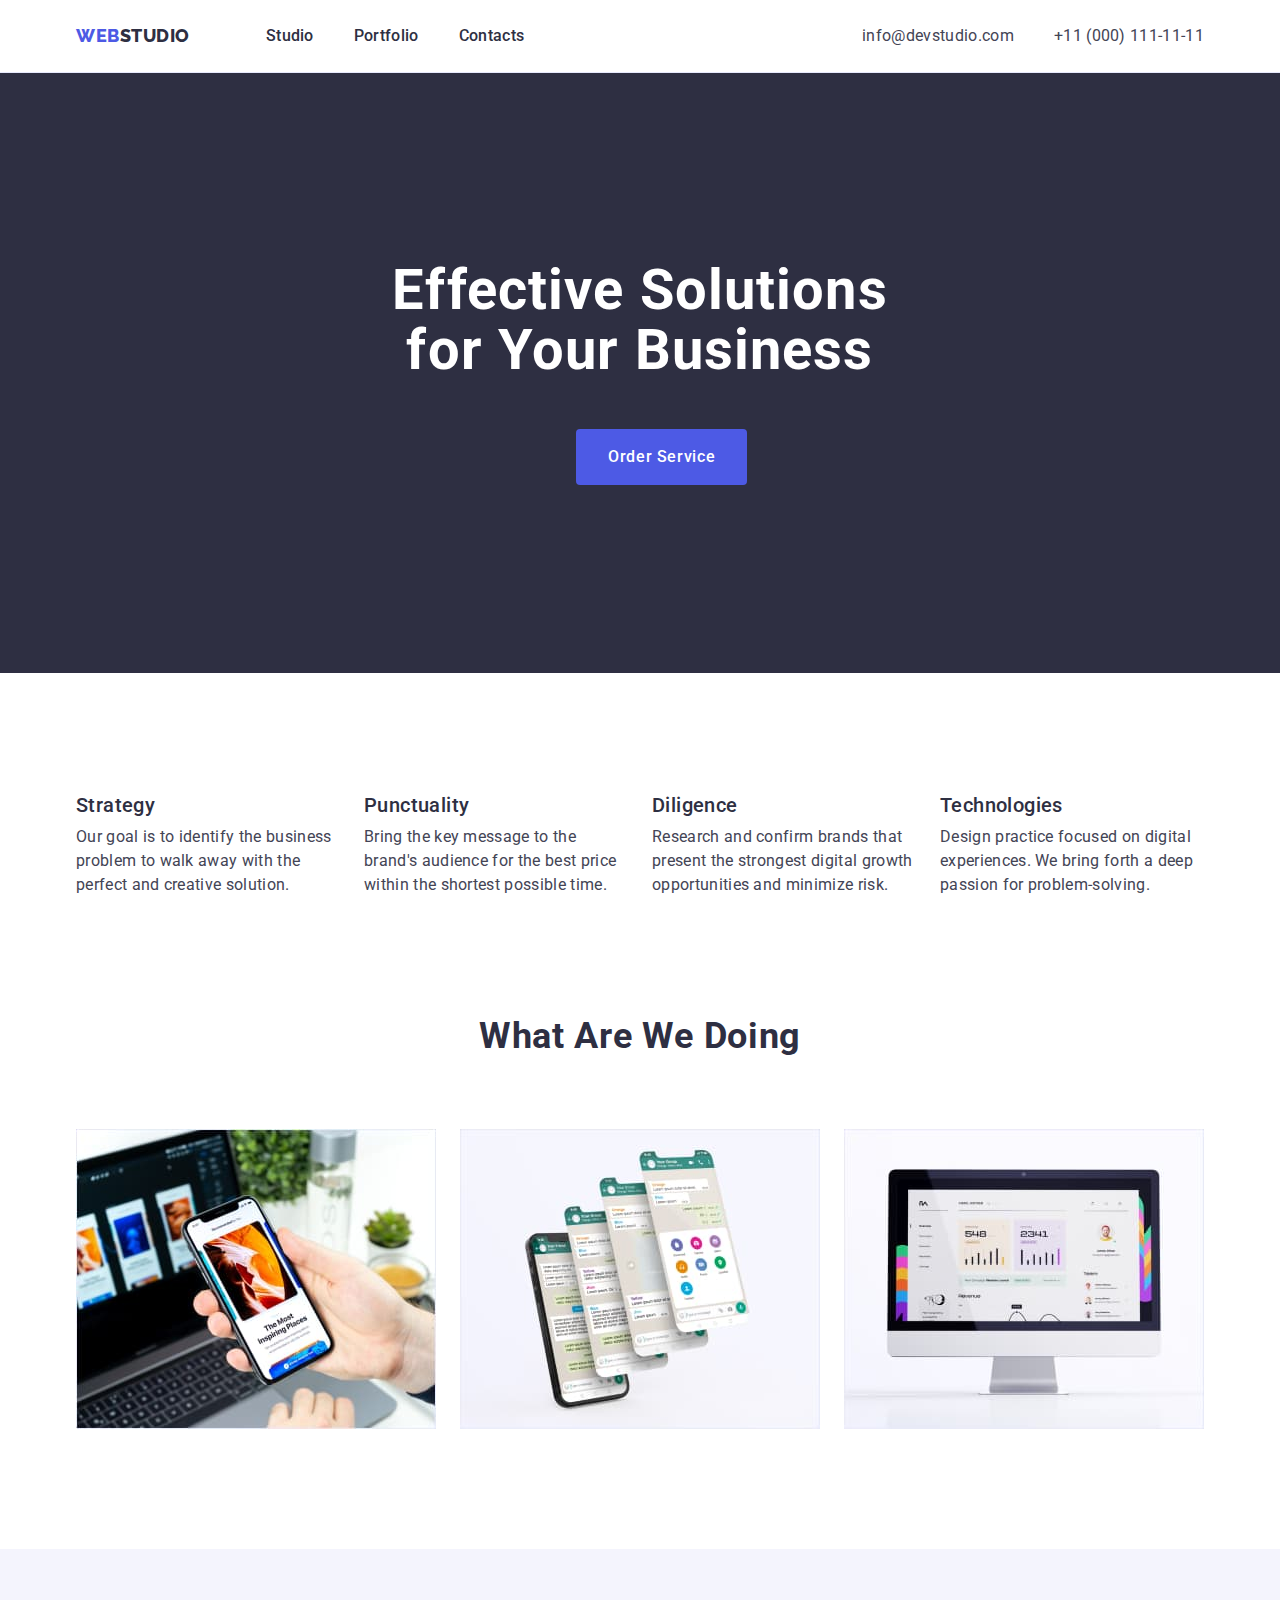
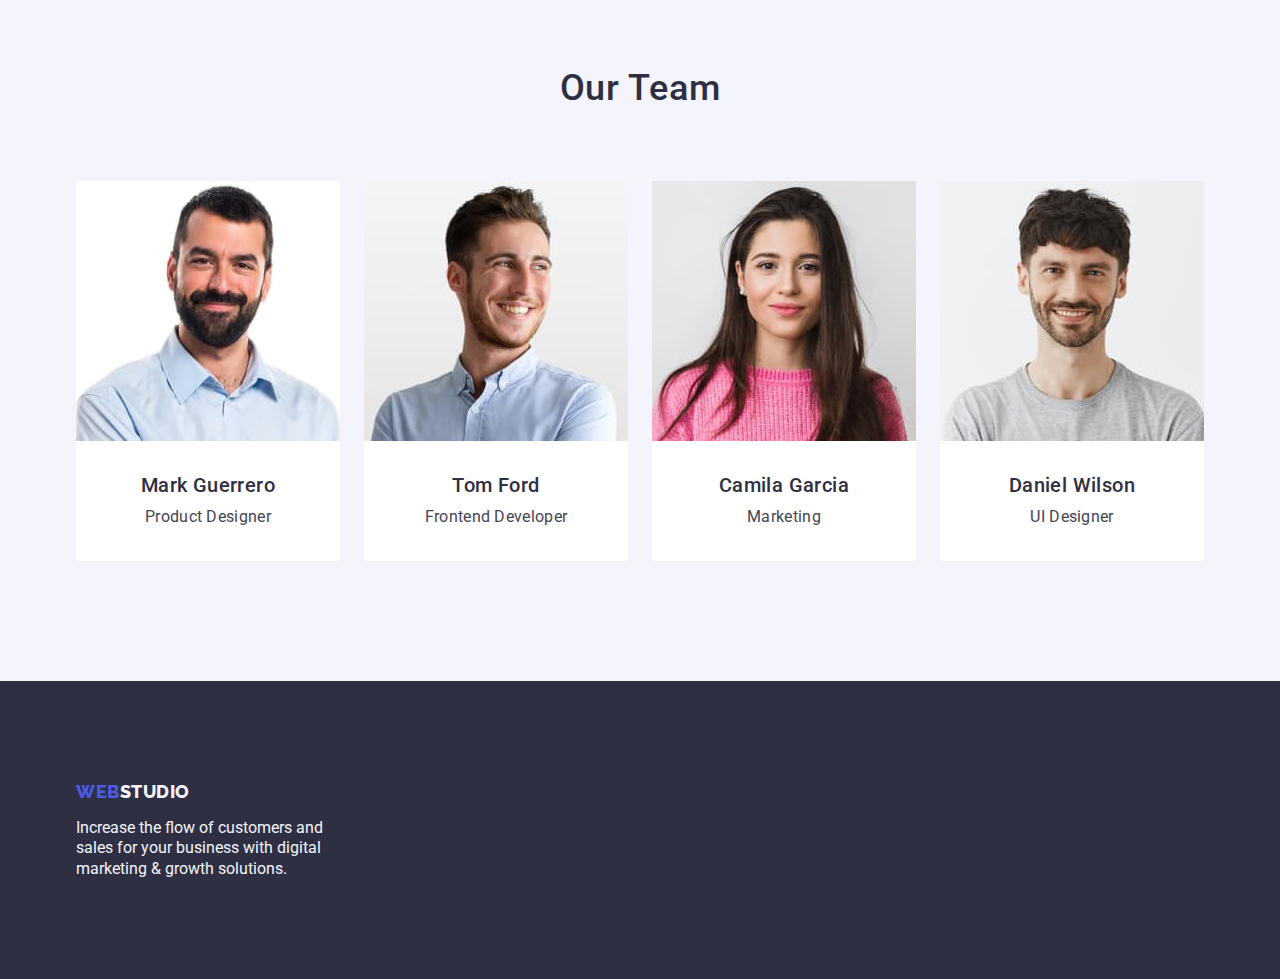
==== index.html @ 61db6f8f "Add files via upload" ====
<!DOCTYPE html>
<html lang="en">

<head>
    <meta charset="UTF-8">
    <meta http-equiv="X-UA-Compatible" content="IE=edge">
    <meta name="viewport" content="width=device-width, initial-scale=1.0">
    <title>Home work 1</title>
    <link rel="preconnect" href="https://fonts.googleapis.com">
    <link rel="preconnect" href="https://fonts.gstatic.com" crossorigin>
    <link
        href="https://fonts.googleapis.com/css2?family=Raleway:wght@800&family=Roboto:wght@400;500;700;900&display=swap"
        rel="stylesheet">
    <link rel="stylesheet" href="https://cdn.jsdelivr.net/npm/modern-normalize@1.1.0/modern-normalize.min.css">

    <link rel="stylesheet" href="./css/styles.css">
</head>
<!--Headder  -->

<body>

    <header class="border-bottom">
        <div class="container nav-item">
            <nav class="navigation">
                <a class="link web-color" href="./index.html">Web<span class="studio-color">Studio</span> </a>
                <ul class="list list-link">
                    <li class="link"><a class="link nav-link" href="./index.html">Studio</a></li>
                    <li class="link"><a class="link nav-link" href="./portfolio.html">Portfolio</a></li>
                    <li class="link"><a class="link nav-link" href="">Contacts</a></li>
                </ul>
            </nav>

            <!-- contakts -->

            <address class="contakts">
                <ul class="list contakts-link ">
                    <li class="link"><a class="link contakts-item"
                            href="mailto:info@devstudio.com">info@devstudio.com</a></li>
                    <li class="link"><a class="link contakts-item" href="tel:+110001111111">+11 (000) 111-11-11</a></li>
                </ul>
            </address>
        </div>
    </header>
    <main>
        <!-- hero section -->
        <section class="hero-item">
            <div class="container">
                <h1 class="hero-title">Effective Solutions for Your Business</h1>
                <button class="hero-button" type="button"> Order Service</button>
            </div>
        </section>
        <!-- Principles -->

        <section class="principles">
            <div class="container">
                <h2 class="title visualli-hidden">Our principles</h2>
                <ul class="list princ-list">
                    <li class="set-principle">
                        <h3 class="principles-item">Strategy</h3>
                        <p class="principles-list">Our goal is to identify the business
                            problem to walk away with the perfect and creative solution.</p>
                    </li>
                    <li class="set-principle">
                        <h3 class="principles-item">Punctuality</h3>
                        <p class="principles-list">Bring the key message to the brand's audience for the best price
                            within
                            the shortest possible
                            time.</p>
                    </li>
                    <li class="set-principle">
                        <h3 class="principles-item">Diligence</h3>
                        <p class="principles-list">Research and confirm brands that present the strongest digital growth
                            opportunities and minimize
                            risk.</p>
                    </li>
                    <li class="set-principle">
                        <h3 class="principles-item">Technologies</h3>
                        <p class="principles-list">Design practice focused on digital experiences. We bring forth a deep
                            passion for
                            problem-solving.
                        </p>
                    </li>
                </ul>
            </div>
        </section>
        <!-- Our work -->
        <section class="our-work">
            <div class="container">
                <h2 class="work-item">What are we doing</h2>
                <ul class="list work-title">
                    <li class="work-set"><img src="./images/Rectangle71(1).jpg" alt="foto" width="360"></li>
                    <li class="work-set"><img src="./images/Rectangle71(2).jpg" alt="foto" width="360"></li>
                    <li class="work-set"><img src="./images/Rectangle71.jpg" alt="foto" width="360"></li>
                </ul>
            </div>
        </section>
        <!-- Team -->
        <section class="team">
            <div class="container team-wrapper">
                <h2 class="team-item">Our Team</h2>
                <ul class="list team-list">
                    <li class="color-team-item">
                        <img src="./images/team/img.jpg" alt="mark" width="264">
                        <div class="tem-cards">
                            <h3 class="people-names">Mark Guerrero</h3>
                            <p class="team-position">Product Designer</p>
                        </div>
                    </li>
                    <li class="color-team-item">
                        <img src="./images/team/1.jpg" alt="tom" width="264">
                        <div class="tem-cards">
                            <h3 class="people-names">Tom Ford</h3>
                            <p class="team-position">Frontend Developer</p>
                        </div>
                    </li>
                    <li class="color-team-item">
                        <img src="./images/team/img(1).jpg" alt="Camila" width="264">
                        <div class="tem-cards">
                            <h3 class="people-names">Camila Garcia</h3>
                            <p class="team-position">Marketing</p>
                        </div>
                    </li>
                    <li class="color-team-item">
                        <img src="./images/team/img(2).jpg" alt="Deniel" width="264">
                        <div class="tem-cards">
                            <h3 class="people-names">Daniel Wilson</h3>
                            <p class="team-position">UI Designer</p>
                        </div>
                    </li>
                </ul>
            </div>
        </section>
    </main>
    <!-- Footer -->


    <footer class="footer-list">
        <div class="container">
            <a class="link web-color logo" href="./index.html">Web<span class="link studio-color-item">Studio</span></a>
            <p class="footer-content">Increase the flow of customers and sales for your business with digital
                marketing
                &
                growth solutions.</p>
        </div>
    </footer>


</html>
---- css/styles.css ----
:root {
    --iris: #4d5ae5;
    --ocean: #404bbf;
    --navy-blue: #2e2f42;
    --green: #31d0aa;
    --slate: #434455;
    --light-slate: #8e8f99;
    --cornflower: #e7e9fc;
    --cloud: #f4f4fd;
    --navy-blue-modal: #2e2f42;
    --grey: #2e2f42;
    --white: #ffffff;
    --dairy: #fcfcfc;
    --calc: var(team-list)
}


/* Reset style */
h1,
h2,
h3,
h4,
h5,
h6,
p,
ul {
    margin: 0;
    padding: 0;

}

img {
    display: block;
}

body {
    font-family: Roboto, sans-serif;
    color: var(--slate);
    font-style: Regular;
    font-size: 16px;
    line-height: 1.28;
    letter-spacing: 2%;
    background-color: var(--white);
}

.button {
    font-family: inherit;
    cursor: pointer;
}

.link {
    text-decoration: none;

}

.list {
    list-style: none;

}


/* headder */
.border-bottom {
    border-bottom: 1px solid var(--cornflower);

}


header {
    background-color: var(--white);

}

.container {
    width: 1158px;
    margin: 0 auto;
    padding: 0 15px;

}

.navigation {
    display: flex;
    align-items: center;
}


.nav-item {
    display: flex;
    align-items: center;

}

.web-color {
    color: var(--iris);
    margin-right: 76px;

}


.studio-color {
    color: var(--navy-blue);
}


.nav-link:hover {
    color: var(--ocean);
}

.nav-link {
    padding: 24px 0 24px;
}

.nav-link:focus {
    color: var(--ocean);
}

.list-link {
    display: flex;
    gap: 40px;






}

.nav-link {
    color: var(--navy-blue-modal);
    font-family: Roboto, sans-serif;
    font-style: medium;
    font-size: 16px;
    font-weight: 500;
    line-height: 1.5;
    letter-spacing: 0.02em;
    display: flex;
    padding: 24px 0px;
    display: block;




}

.web-color {
    font-family: Raleway;
    font-style: ExtraBold;
    font-size: 18px;
    line-height: 1.17;
    vertical-align: Center;
    letter-spacing: 0.03em;
    font-weight: 800;
    display: flex;








}

.web-color {
    text-transform: uppercase;
    text-decoration: none;
}




/* contakts */
.contakts {
    font-style: normal;
    line-height: 1.5;
    letter-spacing: 0.02em;
    margin-left: auto;

}

.contakts-link {
    display: flex;
    gap: 40px;




}

.contakts-item:hover {



    color: var(--ocean);

}

.contakts-item:focus {
    color: var(--ocean);
}

.contakts-item {
    color: var(--slate);

}

.list {
    list-style: none;
}

/* hero saction */



.hero-item {
    background-color: var(--navy-blue);
    text-align: center;
    padding: 188px 0 188px;
}

.hero-title {
    color: var(--white);
    font-size: 56px;
    line-height: 1.07;
    text-align: center;
    letter-spacing: 0.02em;
    max-width: 496px;
    margin: 0px auto 48px auto;

}

.hero-button {
    background-color: var(--iris);
    font-family: Roboto, sans-serif;
    font-weight: 500;
    font-size: 16px;
    line-height: 1.5;
    letter-spacing: 0.04em;
    cursor: pointer;
    border-radius: 4px;
    padding: 16px 32px;
    margin-left: 500px;
    display: block;
    min-width: 169px;
    height: 56px;
    border: none;

}

.hero-button {
    color: var(--white);

}

.hero-button:hover {
    background-color: var(--ocean);
}

.hero-button:focus {
    background-color: var(--ocean);
}

/* principles */
.visualli-hidden {
    position: absolute;
    width: 1px;
    height: 1px;
    margin: -1px;
    border: 0;
    padding: 0;
    white-space: nowrap;
    clip-path: inset(100%);
    clip: rect(0 0 0 0);
    overflow: hidden;
}

.set-principle {

    width: calc((100% - 72px)/4);
}


.principles {
    padding: 120px 0 120px;
}

.princ-list {
    display: flex;
    gap: 24px;
}

.principles-item {
    color: var(--navy-blue);
    font-family: Roboto;
    font-weight: 500;
    font-size: 20px;
    line-height: 1.2;
    letter-spacing: 0.02em;
    margin-bottom: 8px;
}

.principles-list {
    line-height: 1.5;
    letter-spacing: 0.02em;
}



/* Our work */
.our-work {
    padding-bottom: 120px;
}



.work-title {
    display: flex;
    gap: 24px;

}

.work-set {
    display: flex;
    flex-basis: calc((100% - 2 * 24px) / 3);
}

.work-item {
    color: var(--navy-blue);
    font-size: 36px;
    line-height: 1.11;
    text-align: center;
    letter-spacing: 0.02em;
    text-transform: capitalize;
    margin-bottom: 72px;


}

/*  Team*/


.team-list {
    display: flex;
    gap: 24px;

}


.team {
    background-color: var(--cloud);
    padding: 120px 0;
}

.color-team-item {
    background-color: var(--white);
    flex-basis: calc((100% - 3 * 24px) / 4);
    border-radius: 0px 0px 4px 4px;
}

.team-item {
    color: var(--navy-blue);
    font-weight: 500;
    font-size: 36px;
    line-height: 1.11;
    text-align: center;
    letter-spacing: 0.02em;
    text-transform: capitalize;
    margin-bottom: 72px;


}

.team-position {
    font-size: 16px;
    line-height: 1.5;
    letter-spacing: 0.02em;
    text-align: center;

}

.people-names {
    color: var(--navy-blue);
    font-weight: 500;
    font-size: 20px;
    line-height: 1.2;
    letter-spacing: 0.02em;
    text-align: center;
    margin-bottom: 8px;
}

.tem-cards {
    padding: 32px 16px;

}

/* Footer */



.web-color {
    color: var(--iris);
    font-family: Raleway, sans-serif;
    font-style: ExtraBold;
    font-size: 18px;
    line-height: 21px;
    Line-height: 1.17;
    vertical-align: Center;
    letter-spacing: 0.03em;
    font-weight: 800;
    text-transform: uppercase;



}

.logo {
    display: inline-block;
    margin-bottom: 16px;

}


.studio-color-item {
    color: var(--cloud);
}

footer {
    background-color: var(--navy-blue);
}

.footer-list {
    padding: 100px 0;
}


.footer-content {
    color: var(--cloud);
    max-width: 264px;
    display: flex;


}

.footer-item {
    display: flex;
    text-align: center;
}



/* Portfolio */

.visualli-hidden-hortfolio {
    position: absolute;
    width: 1px;
    height: 1px;
    margin: -1px;
    border: 0;
    padding: 0;
    white-space: nowrap;
    clip-path: inset(100%);
    clip: rect(0 0 0 0);
    overflow: hidden;
}

.portfolio {
    padding: 96px 0 120px;
}



.button-link {
    display: flex;
    justify-content: center;
    margin-bottom: 72px;

    gap: 24px;


}


.button-filter-item {
    background-color: var(--cloud);
    color: var(--iris);
    border-radius: 4px;
    border: 1px solid var(--cornflower);
    padding: 12px 24px;

}

.button-filter-item:hover {
    background-color: var(--ocean);
    color: var(--white);
    border: 1px solid transparent
}

.button-filter-item:focus {
    color: var(--white);
    background-color: var(--ocean);
    border: 1px solid transparent
}

.button-filter-item {
    font-family: Roboto, sans-serif;
    font-weight: 500;
    font-size: 16px;
    line-height: 1.5;
    letter-spacing: 0.04em;
    cursor: pointer;
}

/* table */
.card-set {
    display: flex;
    flex-wrap: wrap;
    gap: 24px;
    padding: 0px;
    row-gap: 48px;
}

.set-item {
    width: calc((100% - 2*24px)/3);

}

.border {
    border: 1px solid var(--cornflower);
    border-top: none;
    padding: 32px 16px;
}


.set-item>.link,
.set-item img {
    width: 100%;
}

.portfolio-item {
    color: var(--grey);
    font-weight: 500;
    font-size: 20px;
    line-height: 1.2;
    letter-spacing: 0.02em;
    margin-bottom: 8px;
}

.row-contents {
    font-size: 16px;
    line-height: 1.5;
    letter-spacing: 0.02em;
    color: var(--slate);
}

.list {
    list-style: none;
}
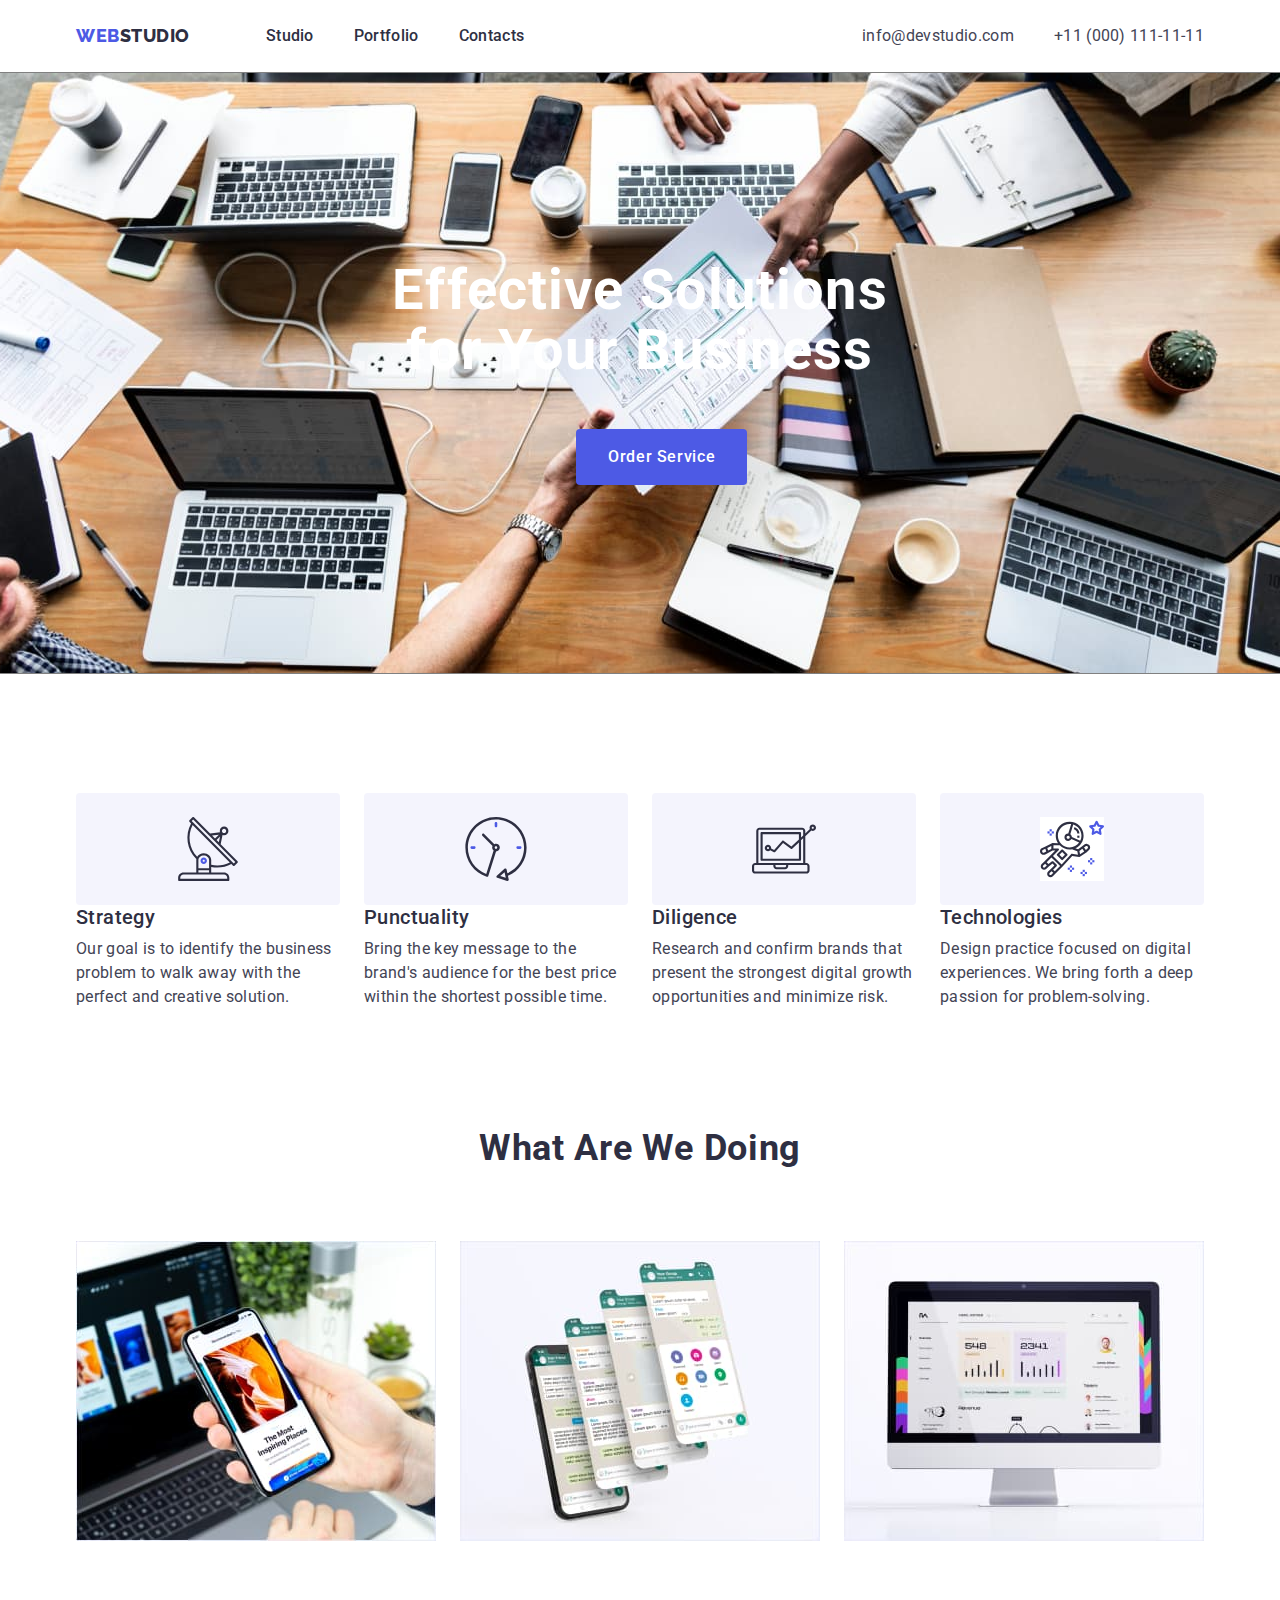
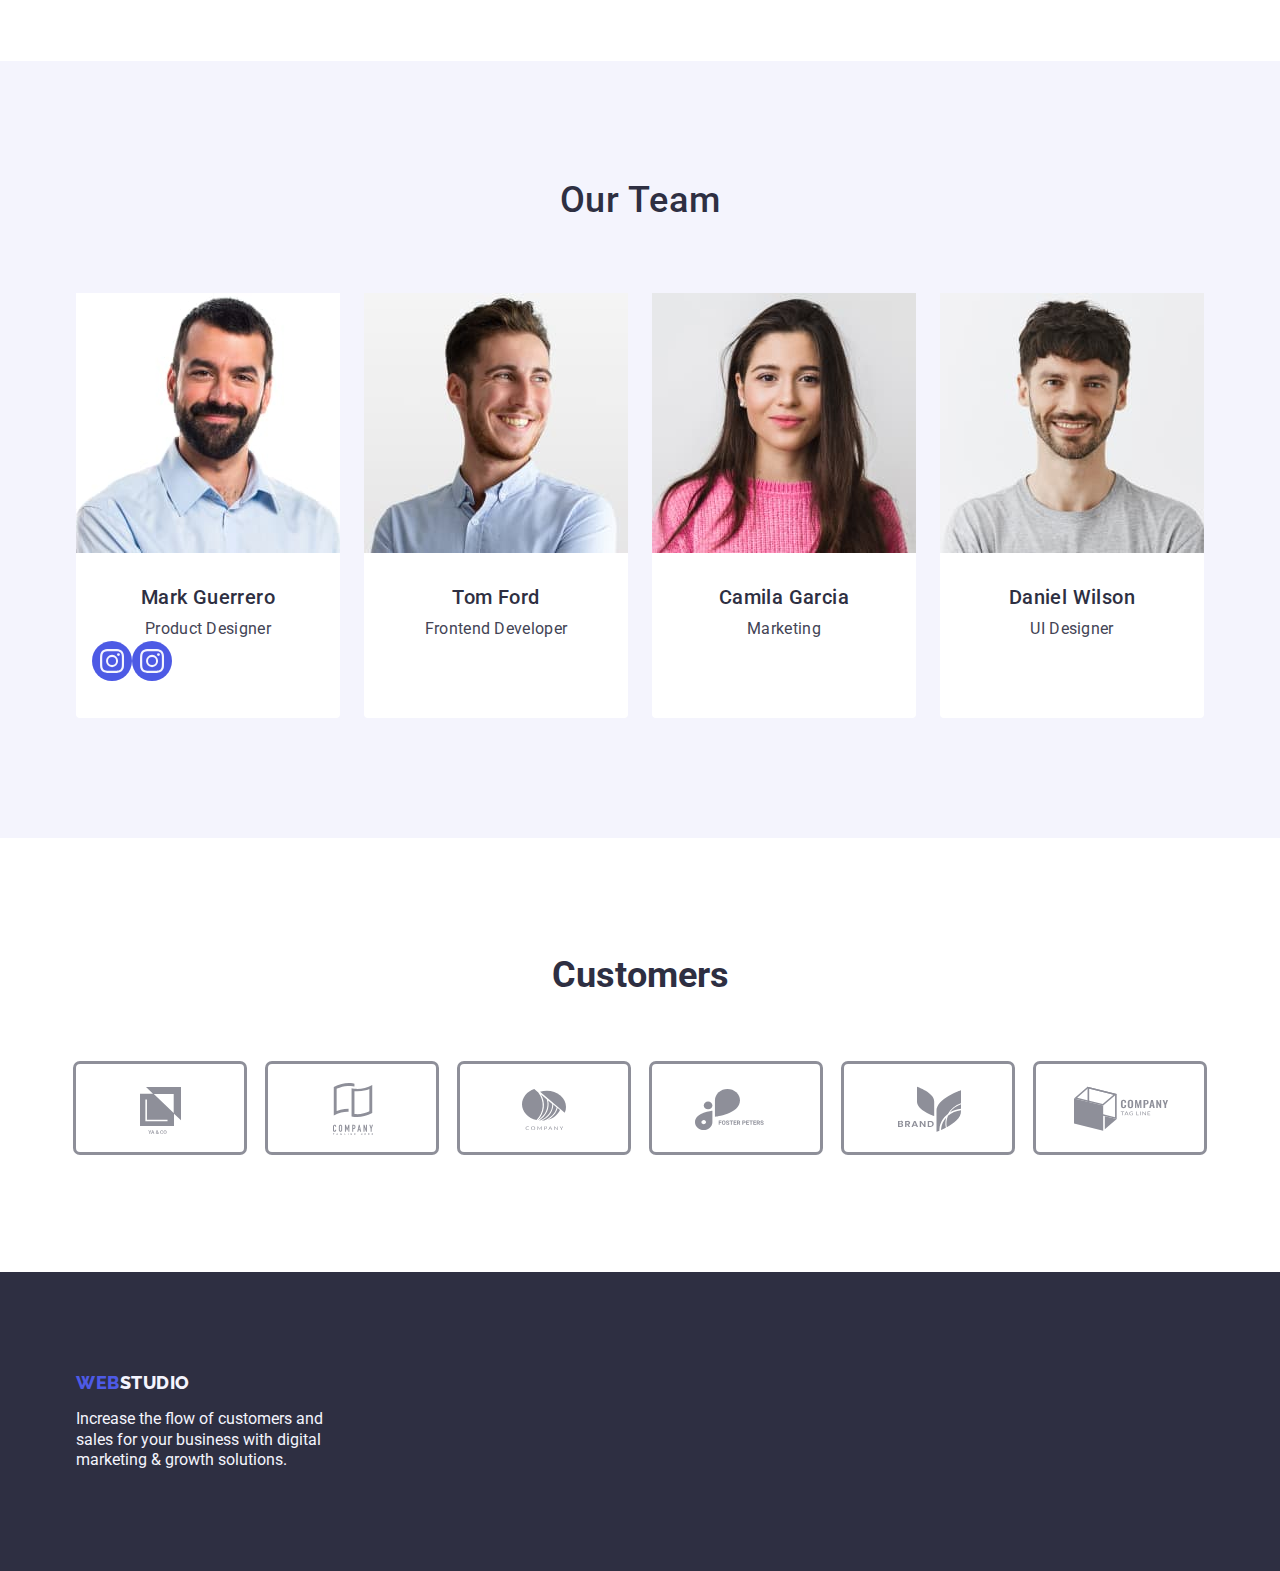
==== commit f6a9bdd0: "svg" ====
--- a/index.html
+++ b/index.html
@@ -55,25 +55,25 @@
             <div class="container">
                 <h2 class="title visualli-hidden">Our principles</h2>
                 <ul class="list princ-list">
-                    <li class="set-principle">
+                    <li class="set-principle icon-antenna">
                         <h3 class="principles-item">Strategy</h3>
                         <p class="principles-list">Our goal is to identify the business
                             problem to walk away with the perfect and creative solution.</p>
                     </li>
-                    <li class="set-principle">
+                    <li class="set-principle icon-clock">
                         <h3 class="principles-item">Punctuality</h3>
                         <p class="principles-list">Bring the key message to the brand's audience for the best price
                             within
                             the shortest possible
                             time.</p>
                     </li>
-                    <li class="set-principle">
+                    <li class="set-principle icon-vector">
                         <h3 class="principles-item">Diligence</h3>
                         <p class="principles-list">Research and confirm brands that present the strongest digital growth
                             opportunities and minimize
                             risk.</p>
                     </li>
-                    <li class="set-principle">
+                    <li class="set-principle icon-astronaut">
                         <h3 class="principles-item">Technologies</h3>
                         <p class="principles-list">Design practice focused on digital experiences. We bring forth a deep
                             passion for
@@ -100,33 +100,66 @@
                 <h2 class="team-item">Our Team</h2>
                 <ul class="list team-list">
                     <li class="color-team-item">
-                        <img src="./images/team/img.jpg" alt="mark" width="264">
+                        <img src="./images/team/img.jpg" alt="mark" width="264" />
                         <div class="tem-cards">
                             <h3 class="people-names">Mark Guerrero</h3>
                             <p class="team-position">Product Designer</p>
+                            <ul class="social list">
+                                <li>
+                                    <a href="">
+                                        <svg width="40" height="40">
+                                            <use href="./images/icon/Social-media/symbol-defs2.svg#icon-instagram">
+                                            </use>
+                                        </svg>
+                                    </a>
+                                </li>
+                                <li>
+                                    <a href="">
+                                        <svg width="40" height="40">
+                                            <use href="./images/icon/Social-media/symbol-defs2.svg#icon-instagram">
+                                            </use>
+                                        </svg>
+                                    </a>
+                                </li>
+                            </ul>
                         </div>
                     </li>
                     <li class="color-team-item">
-                        <img src="./images/team/1.jpg" alt="tom" width="264">
+                        <img src="./images/team/1.jpg" alt="tom" width="264" />
                         <div class="tem-cards">
                             <h3 class="people-names">Tom Ford</h3>
                             <p class="team-position">Frontend Developer</p>
                         </div>
                     </li>
                     <li class="color-team-item">
-                        <img src="./images/team/img(1).jpg" alt="Camila" width="264">
+                        <img src="./images/team/img(1).jpg" alt="Camila" width="264" />
                         <div class="tem-cards">
                             <h3 class="people-names">Camila Garcia</h3>
                             <p class="team-position">Marketing</p>
                         </div>
                     </li>
                     <li class="color-team-item">
-                        <img src="./images/team/img(2).jpg" alt="Deniel" width="264">
+                        <img src="./images/team/img(2).jpg" alt="Deniel" width="264" />
                         <div class="tem-cards">
                             <h3 class="people-names">Daniel Wilson</h3>
                             <p class="team-position">UI Designer</p>
                         </div>
                     </li>
+                </ul>
+            </div>
+        </section>
+
+        <!-- Company -->
+        <section class="company">
+            <div class="container company-list">
+                <h2 class="our-customers">Customers</h2>
+                <ul class="list logo-company">
+                    <li class="icon-ya-co"></li>
+                    <li class="icon-tagline"></li>
+                    <li class="icon-company"></li>
+                    <li class="icon-foster-peters"></li>
+                    <li class="icon-brand"></li>
+                    <li class="icon-tagline-company"></li>
                 </ul>
             </div>
         </section>
--- a/css/styles.css
+++ b/css/styles.css
@@ -11,7 +11,7 @@
     --grey: #2e2f42;
     --white: #ffffff;
     --dairy: #fcfcfc;
-    --calc: var(team-list)
+
 }
 
 
@@ -36,7 +36,7 @@
 body {
     font-family: Roboto, sans-serif;
     color: var(--slate);
-    font-style: Regular;
+    font-style: 'regular';
     font-size: 16px;
     line-height: 1.28;
     letter-spacing: 2%;
@@ -216,6 +216,14 @@
     background-color: var(--navy-blue);
     text-align: center;
     padding: 188px 0 188px;
+    outline: solid 1px gray;
+    background-image: linear-gradient(to-right rgba(46, 47, 66, 0.7));
+    background-image: url(/images/Hero/people-office\ 1.jpg);
+    max-width: 1440px;
+    margin: auto;
+    background-size: cover;
+    background-position: center;
+
 }
 
 .hero-title {
@@ -254,11 +262,14 @@
 
 .hero-button:hover {
     background-color: var(--ocean);
+    box-shadow: 0px 4px 4px rgba(0, 0, 0, 0.15);
 }
 
 .hero-button:focus {
     background-color: var(--ocean);
-}
+    box-shadow: 0px 4px 4px rgba(0, 0, 0, 0.15);
+}
+
 
 /* principles */
 .visualli-hidden {
@@ -279,6 +290,49 @@
     width: calc((100% - 72px)/4);
 }
 
+.set-principle.icon-antenna::before {
+    content: "";
+    display: block;
+    height: 112px;
+    background-image: url(/images/icon/antenna.svg);
+    background-repeat: no-repeat;
+    background-position: center;
+    background-color: var(--cloud);
+    border-radius: 4px;
+}
+
+.icon-clock::before {
+    content: "";
+    display: block;
+    height: 112px;
+    background-image: url(/images/icon/clock.svg);
+    background-repeat: no-repeat;
+    background-position: center;
+    background-color: var(--cloud);
+    border-radius: 4px;
+}
+
+.icon-vector::before {
+    content: "";
+    display: block;
+    height: 112px;
+    background-image: url(/images/icon/Vector.svg);
+    background-repeat: no-repeat;
+    background-position: center;
+    background-color: var(--cloud);
+    border-radius: 4px;
+}
+
+.icon-astronaut::before {
+    content: "";
+    display: block;
+    height: 112px;
+    background-image: url(/images/icon/astronaut.svg);
+    background-repeat: no-repeat;
+    background-position: center;
+    background-color: var(--cloud);
+    border-radius: 4px;
+}
 
 .principles {
     padding: 120px 0 120px;
@@ -338,6 +392,9 @@
 
 /*  Team*/
 
+.social {
+    display: flex;
+}
 
 .team-list {
     display: flex;
@@ -355,6 +412,7 @@
     background-color: var(--white);
     flex-basis: calc((100% - 3 * 24px) / 4);
     border-radius: 0px 0px 4px 4px;
+
 }
 
 .team-item {
@@ -392,6 +450,93 @@
     padding: 32px 16px;
 
 }
+
+
+
+/* Customers */
+
+.our-customers {
+    text-align: center;
+    Font-family: Roboto;
+    font-size: Bold;
+    font-size: 36px;
+    Line-height: 40px;
+    Line-height: 95%;
+    Vertical-align: Top;
+    Letter-spacing: 2%;
+    color: var(--navy-blue);
+    margin-top: 120px;
+    padding-bottom: 72px;
+}
+
+.logo-company {
+    display: flex;
+    gap: 24px;
+    margin: auto;
+    padding-bottom: 120px;
+
+}
+
+.icon-ya-co {
+    outline: solid var(--light-slate);
+    width: 168px;
+    height: 88px;
+    background-image: url(/images/icon/Logo.svg);
+    background-repeat: no-repeat;
+    background-position: center;
+    border-radius: 4px;
+}
+
+.icon-tagline {
+    outline: solid var(--light-slate);
+    width: 168px;
+    height: 88px;
+    background-image: url(/images/icon/customers/tagline.svg);
+    background-repeat: no-repeat;
+    background-position: center;
+    border-radius: 4px;
+}
+
+.icon-company {
+    outline: solid var(--light-slate);
+    width: 168px;
+    height: 88px;
+    background-image: url(/images/icon/customers/Logo-company.svg);
+    background-repeat: no-repeat;
+    background-position: center;
+    border-radius: 4px;
+}
+
+.icon-foster-peters {
+    outline: solid var(--light-slate);
+    width: 168px;
+    height: 88px;
+    background-image: url(/images/icon/customers/foster-peters.svg);
+    background-repeat: no-repeat;
+    background-position: center;
+    border-radius: 4px;
+}
+
+.icon-brand {
+    outline: solid var(--light-slate);
+    width: 168px;
+    height: 88px;
+    background-image: url(/images/icon/customers/brand.svg);
+    background-repeat: no-repeat;
+    background-position: center;
+    border-radius: 4px;
+}
+
+.icon-tagline-company {
+    outline: solid var(--light-slate);
+    width: 168px;
+    height: 88px;
+    background-image: url(/images/icon/customers/tagline-company.svg);
+    background-repeat: no-repeat;
+    background-position: center;
+    border-radius: 4px;
+}
+
 
 /* Footer */
 
@@ -408,9 +553,6 @@
     letter-spacing: 0.03em;
     font-weight: 800;
     text-transform: uppercase;
-
-
-
 }
 
 .logo {
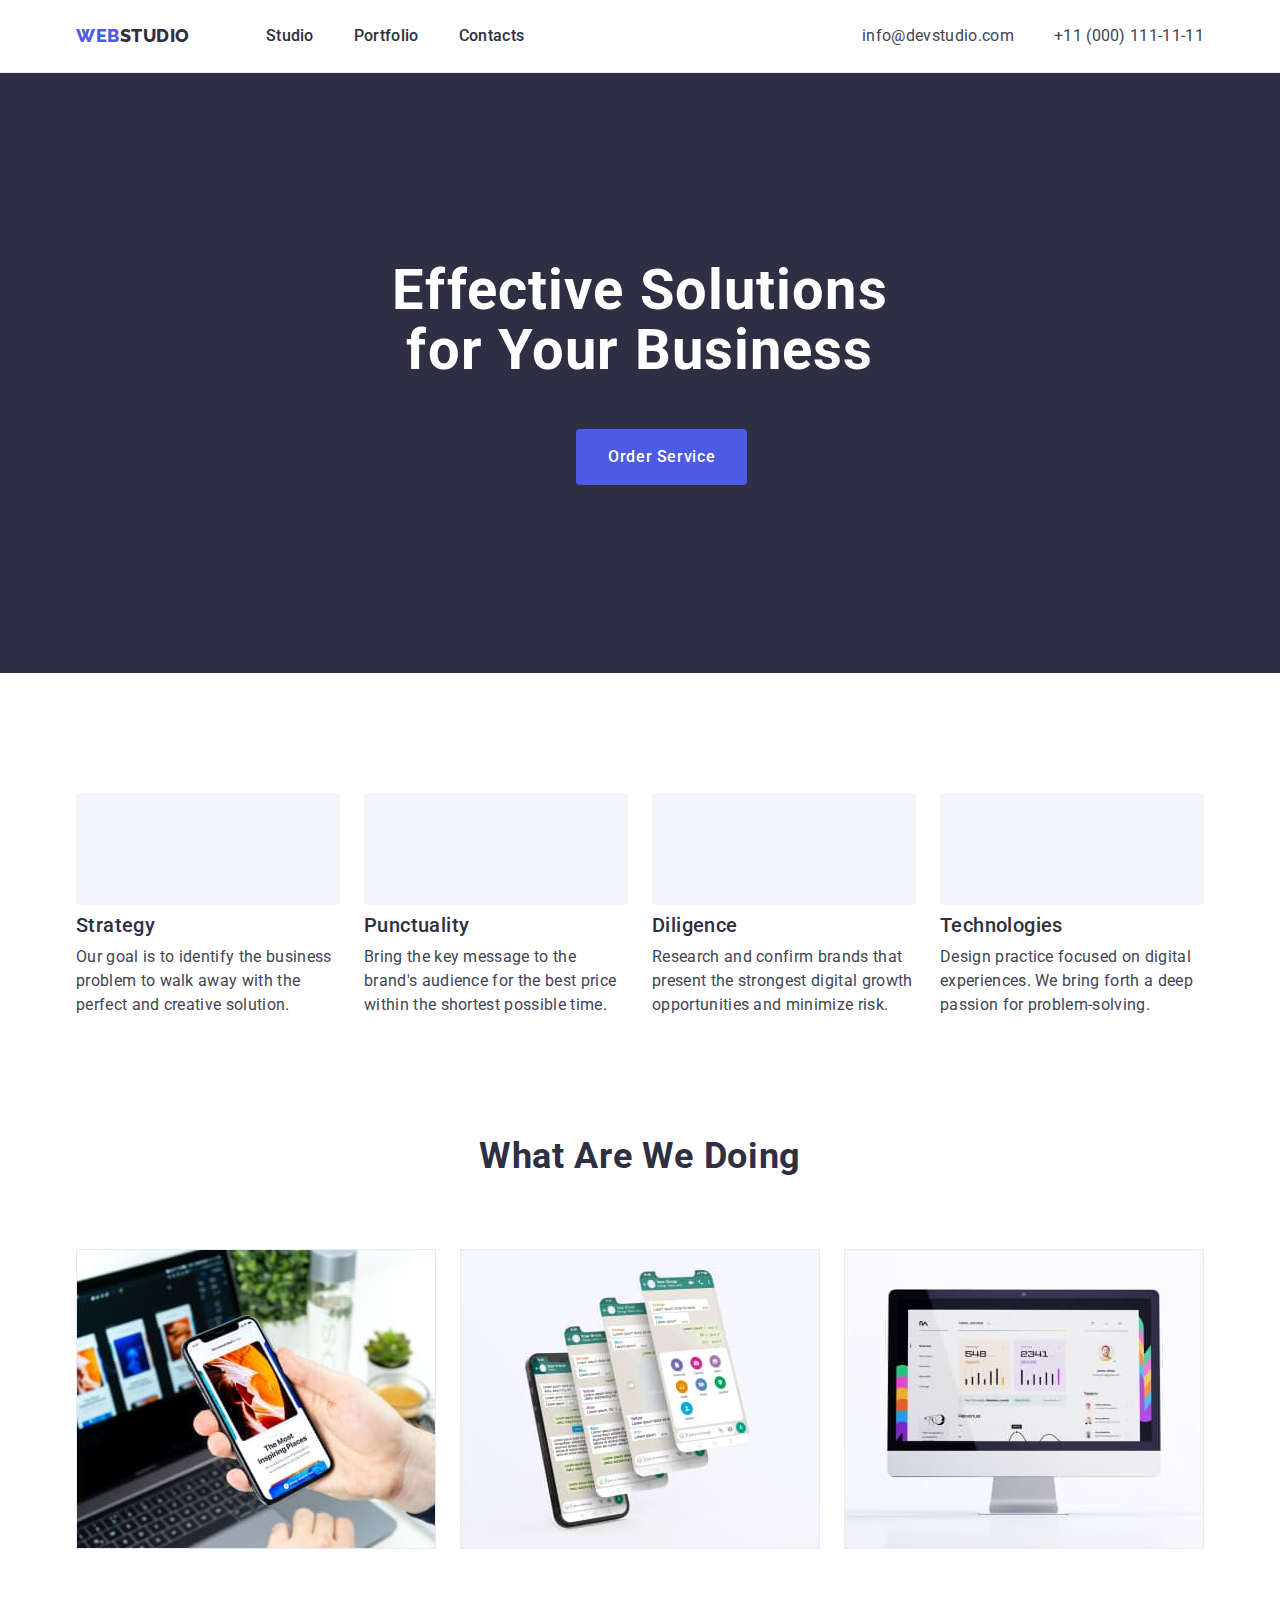
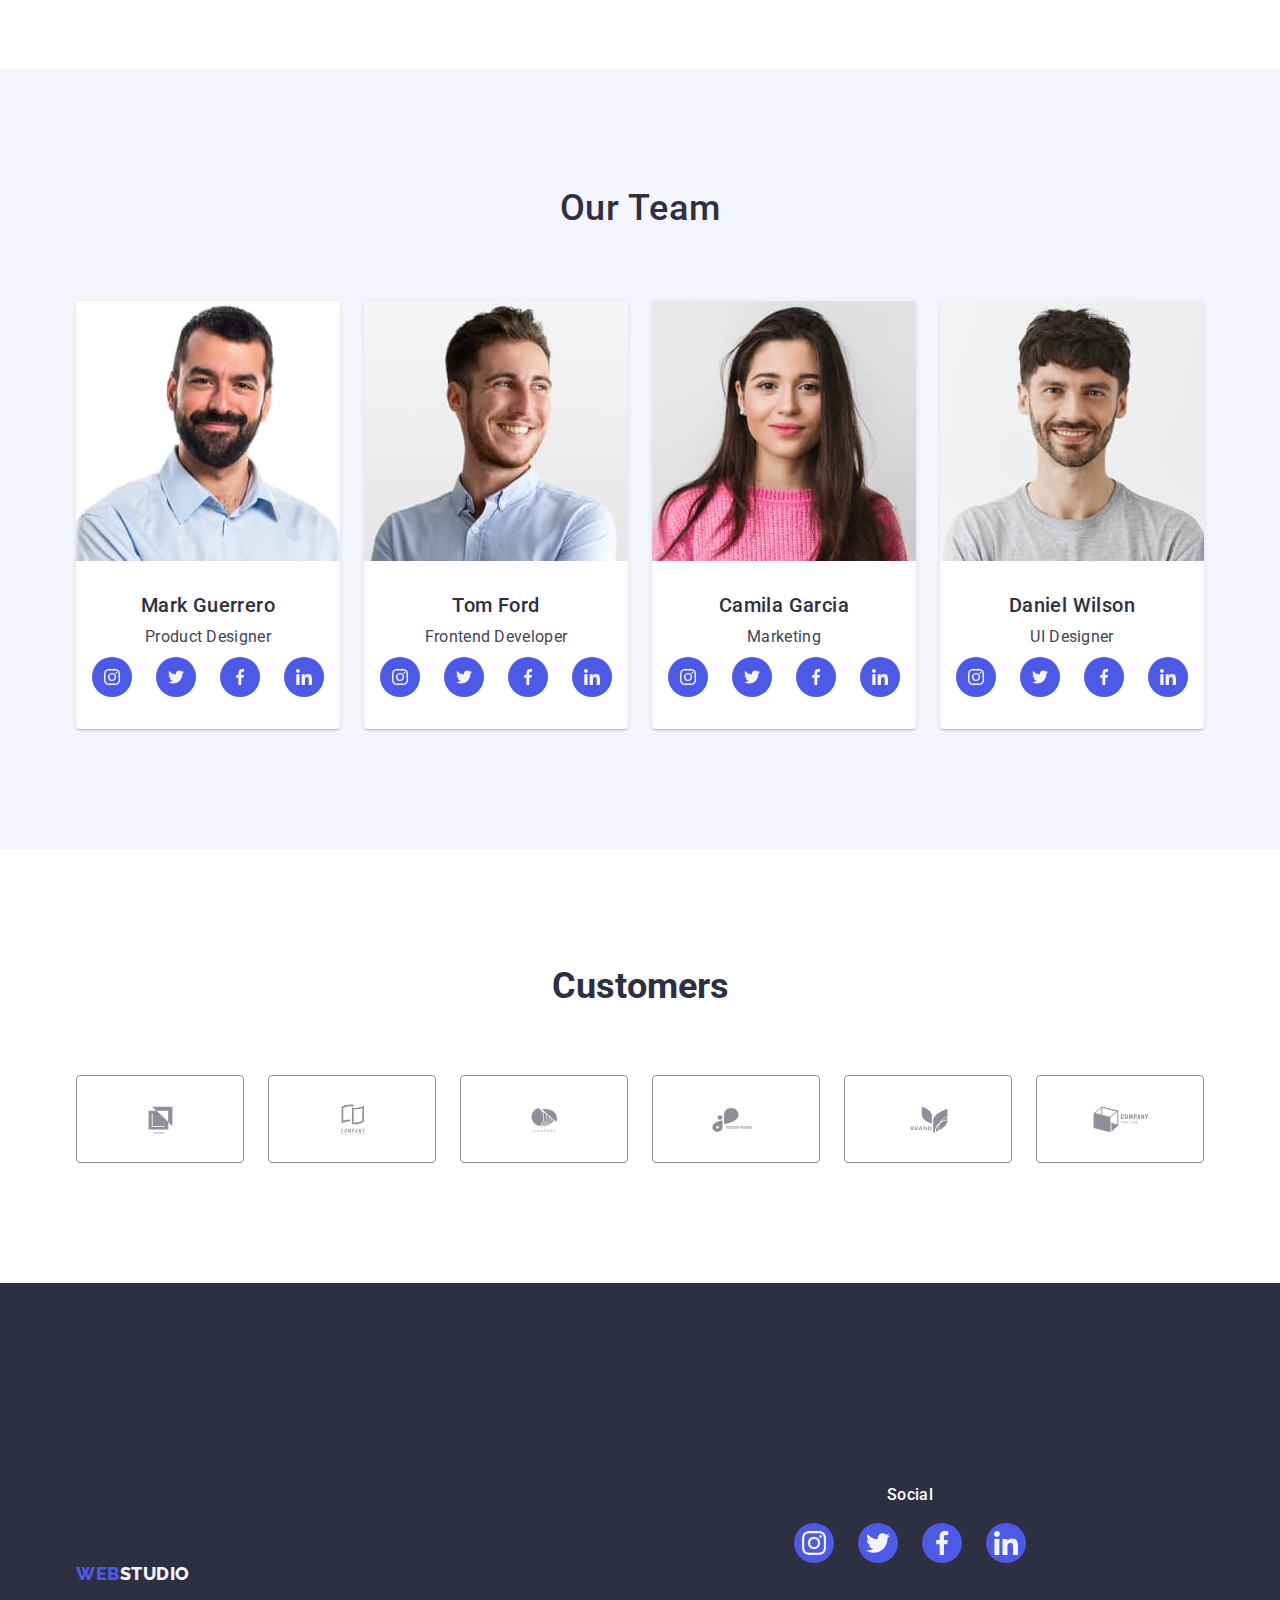
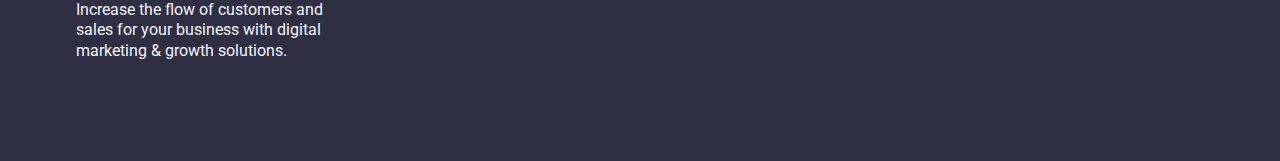
==== commit 27b3adeb: "svg-modul" ====
--- a/index.html
+++ b/index.html
@@ -55,25 +55,50 @@
             <div class="container">
                 <h2 class="title visualli-hidden">Our principles</h2>
                 <ul class="list princ-list">
-                    <li class="set-principle icon-antenna">
+                    <li class="set-principle">
+                        <ul>
+                            <li class="icon"><svg width="60" height="64">
+                                    <use href="./images/icon/svg-sprite2.svg#icon-antenna"></use>
+                                </svg></li>
+                        </ul>
+
                         <h3 class="principles-item">Strategy</h3>
                         <p class="principles-list">Our goal is to identify the business
                             problem to walk away with the perfect and creative solution.</p>
-                    </li>
-                    <li class="set-principle icon-clock">
+
+                    </li>
+                    <li class="set-principle">
+                        <ul>
+                            <li class="icon"><svg width="60" height="64">
+                                    <use href="./images/icon/svg-sprite2.svg#icon-clock"></use>
+                                </svg></li>
+                        </ul>
+
                         <h3 class="principles-item">Punctuality</h3>
                         <p class="principles-list">Bring the key message to the brand's audience for the best price
                             within
                             the shortest possible
                             time.</p>
                     </li>
-                    <li class="set-principle icon-vector">
+                    <li class="set-principle">
+                        <ul>
+                            <li class="icon"><svg width="60" height="64">
+                                    <use href="./images/icon/svg-sprite2.svg#icon-Vector"></use>
+                                </svg></li>
+                        </ul>
+
                         <h3 class="principles-item">Diligence</h3>
                         <p class="principles-list">Research and confirm brands that present the strongest digital growth
                             opportunities and minimize
                             risk.</p>
                     </li>
-                    <li class="set-principle icon-astronaut">
+                    <li class="set-principle">
+                        <ul>
+                            <li class="icon"><svg width="65" height="64">
+                                    <use href="./images/icon/svg-sprite2.svg#icon-astronaut"></use>
+                                </svg></li>
+                        </ul>
+
                         <h3 class="principles-item">Technologies</h3>
                         <p class="principles-list">Design practice focused on digital experiences. We bring forth a deep
                             passion for
@@ -106,17 +131,33 @@
                             <p class="team-position">Product Designer</p>
                             <ul class="social list">
                                 <li>
-                                    <a href="">
-                                        <svg width="40" height="40">
-                                            <use href="./images/icon/Social-media/symbol-defs2.svg#icon-instagram">
-                                            </use>
-                                        </svg>
-                                    </a>
-                                </li>
-                                <li>
-                                    <a href="">
-                                        <svg width="40" height="40">
-                                            <use href="./images/icon/Social-media/symbol-defs2.svg#icon-instagram">
+                                    <a class="social-link" href="">
+                                        <svg width="16" height="16">
+                                            <use href="./images/icon/Social/svg-sprite.svg#icon-instagram-2">
+                                            </use>
+                                        </svg>
+                                    </a>
+                                </li>
+                                <li>
+                                    <a class="social-link" href="">
+                                        <svg width="16" height="16">
+                                            <use href="./images/icon/Social/svg-sprite.svg#icon-twitter-1">
+                                            </use>
+                                        </svg>
+                                    </a>
+                                </li>
+                                <li>
+                                    <a class="social-link" href="">
+                                        <svg width="16" height="16">
+                                            <use href="./images/icon/Social/svg-sprite.svg#icon-facebook-1">
+                                            </use>
+                                        </svg>
+                                    </a>
+                                </li>
+                                <li>
+                                    <a class="social-link" href="">
+                                        <svg width="16" height="16">
+                                            <use href="./images/icon/Social/svg-sprite.svg#icon-linkedin-1">
                                             </use>
                                         </svg>
                                     </a>
@@ -129,6 +170,40 @@
                         <div class="tem-cards">
                             <h3 class="people-names">Tom Ford</h3>
                             <p class="team-position">Frontend Developer</p>
+                            <ul class="social list">
+                                <li>
+                                    <a class="social-link" href="">
+                                        <svg width="16" height="16">
+                                            <use href="./images/icon/Social/svg-sprite.svg#icon-instagram-2">
+                                            </use>
+                                        </svg>
+                                    </a>
+                                </li>
+                                <li>
+                                    <a class="social-link" href="">
+                                        <svg width="16" height="16">
+                                            <use href="./images/icon/Social/svg-sprite.svg#icon-twitter-1">
+                                            </use>
+                                        </svg>
+                                    </a>
+                                </li>
+                                <li>
+                                    <a class="social-link" href="">
+                                        <svg width="16" height="16">
+                                            <use href="./images/icon/Social/svg-sprite.svg#icon-facebook-1">
+                                            </use>
+                                        </svg>
+                                    </a>
+                                </li>
+                                <li>
+                                    <a class="social-link" href="">
+                                        <svg width="16" height="16">
+                                            <use href="./images/icon/Social/svg-sprite.svg#icon-linkedin-1">
+                                            </use>
+                                        </svg>
+                                    </a>
+                                </li>
+                            </ul>
                         </div>
                     </li>
                     <li class="color-team-item">
@@ -136,6 +211,40 @@
                         <div class="tem-cards">
                             <h3 class="people-names">Camila Garcia</h3>
                             <p class="team-position">Marketing</p>
+                            <ul class="social list">
+                                <li>
+                                    <a class="social-link" href="">
+                                        <svg width="16" height="16">
+                                            <use href="./images/icon/Social/svg-sprite.svg#icon-instagram-2">
+                                            </use>
+                                        </svg>
+                                    </a>
+                                </li>
+                                <li>
+                                    <a class="social-link" href="">
+                                        <svg width="16" height="16">
+                                            <use href="./images/icon/Social/svg-sprite.svg#icon-twitter-1">
+                                            </use>
+                                        </svg>
+                                    </a>
+                                </li>
+                                <li>
+                                    <a class="social-link" href="">
+                                        <svg width="16" height="16">
+                                            <use href="./images/icon/Social/svg-sprite.svg#icon-facebook-1">
+                                            </use>
+                                        </svg>
+                                    </a>
+                                </li>
+                                <li>
+                                    <a class="social-link" href="">
+                                        <svg width="16" height="16">
+                                            <use href="./images/icon/Social/svg-sprite.svg#icon-linkedin-1">
+                                            </use>
+                                        </svg>
+                                    </a>
+                                </li>
+                            </ul>
                         </div>
                     </li>
                     <li class="color-team-item">
@@ -143,6 +252,40 @@
                         <div class="tem-cards">
                             <h3 class="people-names">Daniel Wilson</h3>
                             <p class="team-position">UI Designer</p>
+                            <ul class="social list">
+                                <li>
+                                    <a class="social-link" href="">
+                                        <svg width="16" height="16">
+                                            <use href="./images/icon/Social/svg-sprite.svg#icon-instagram-2">
+                                            </use>
+                                        </svg>
+                                    </a>
+                                </li>
+                                <li>
+                                    <a class="social-link" href="">
+                                        <svg width="16" height="16">
+                                            <use href="./images/icon/Social/svg-sprite.svg#icon-twitter-1">
+                                            </use>
+                                        </svg>
+                                    </a>
+                                </li>
+                                <li>
+                                    <a class="social-link" href="">
+                                        <svg width="16" height="16">
+                                            <use href="./images/icon/Social/svg-sprite.svg#icon-facebook-1">
+                                            </use>
+                                        </svg>
+                                    </a>
+                                </li>
+                                <li>
+                                    <a class="social-link" href="">
+                                        <svg width="16" height="16">
+                                            <use href="./images/icon/Social/svg-sprite.svg#icon-linkedin-1">
+                                            </use>
+                                        </svg>
+                                    </a>
+                                </li>
+                            </ul>
                         </div>
                     </li>
                 </ul>
@@ -153,14 +296,28 @@
         <section class="company">
             <div class="container company-list">
                 <h2 class="our-customers">Customers</h2>
-                <ul class="list logo-company">
-                    <li class="icon-ya-co"></li>
-                    <li class="icon-tagline"></li>
-                    <li class="icon-company"></li>
-                    <li class="icon-foster-peters"></li>
-                    <li class="icon-brand"></li>
-                    <li class="icon-tagline-company"></li>
-                </ul>
+                <div>
+                    <ul class="list title-company">
+                        <li class="icon-company"><svg width="60" height="64">
+                                <use class="icon-hover" href="./images/icon/svg-sprite2.svg#icon-yaco"></use>
+                            </svg></li>
+                        <li class="icon-company"><svg width="60" height="64">
+                                <use href="./images/icon/svg-sprite2.svg#icon-tagline-here"></use>
+                            </svg></li>
+                        <li class="icon-company"><svg width="60" height="64">
+                                <use href="./images/icon/svg-sprite2.svg#icon-Logo-company"></use>
+                            </svg></li>
+                        <li class="icon-company"><svg width="60" height="64">
+                                <use href="./images/icon/svg-sprite2.svg#icon-foster-peters"></use>
+                            </svg></li>
+                        <li class="icon-company"><svg width="60" height="64">
+                                <use href="./images/icon/svg-sprite2.svg#icon-brand"></use>
+                            </svg></li>
+                        <li class="icon-company"><svg width="60" height="64">
+                                <use href="./images/icon/svg-sprite2.svg#icon-tagline-company"></use>
+                            </svg></li>
+                    </ul>
+                </div>
             </div>
         </section>
     </main>
@@ -169,13 +326,49 @@
 
     <footer class="footer-list">
         <div class="container">
+            <h2 class="social-item">Social</h2>
+            <ul class="list footer-social">
+                <li>
+                    <a class="social-link-footer" href="">
+                        <svg width="24" height="24">
+                            <use href="./images/icon/Social/svg-sprite.svg#icon-instagram-2">
+                            </use>
+                        </svg>
+                    </a>
+                </li>
+                <li>
+                    <a class="social-link-footer" href="">
+                        <svg width="24" height="24">
+                            <use href="./images/icon/Social/svg-sprite.svg#icon-twitter-1">
+                            </use>
+                        </svg>
+                    </a>
+                </li>
+                <li>
+                    <a class="social-link-footer" href="">
+                        <svg width="24" height="24">
+                            <use href="./images/icon/Social/svg-sprite.svg#icon-facebook-1">
+                            </use>
+                        </svg>
+                    </a>
+                </li>
+                <li>
+                    <a class="social-link-footer" href="">
+                        <svg width="24" height="24">
+                            <use href="./images/icon/Social/svg-sprite.svg#icon-linkedin-1">
+                            </use>
+                        </svg>
+                    </a>
+                </li>
+            </ul>
             <a class="link web-color logo" href="./index.html">Web<span class="link studio-color-item">Studio</span></a>
             <p class="footer-content">Increase the flow of customers and sales for your business with digital
                 marketing
                 &
                 growth solutions.</p>
+
         </div>
     </footer>
-
+</body>
 
 </html>--- a/css/styles.css
+++ b/css/styles.css
@@ -216,9 +216,8 @@
     background-color: var(--navy-blue);
     text-align: center;
     padding: 188px 0 188px;
-    outline: solid 1px gray;
-    background-image: linear-gradient(to-right rgba(46, 47, 66, 0.7));
-    background-image: url(/images/Hero/people-office\ 1.jpg);
+
+    background-image: linear-gradient(46, 47, 66, 07), url(/images/Hero/people-office\ 1.jpg);
     max-width: 1440px;
     margin: auto;
     background-size: cover;
@@ -290,48 +289,15 @@
     width: calc((100% - 72px)/4);
 }
 
-.set-principle.icon-antenna::before {
-    content: "";
-    display: block;
+.icon {
+    display: flex;
+    justify-content: center;
+    align-items: center;
+    width: 264px;
     height: 112px;
-    background-image: url(/images/icon/antenna.svg);
-    background-repeat: no-repeat;
-    background-position: center;
+    border-radius: 4px;
     background-color: var(--cloud);
-    border-radius: 4px;
-}
-
-.icon-clock::before {
-    content: "";
-    display: block;
-    height: 112px;
-    background-image: url(/images/icon/clock.svg);
-    background-repeat: no-repeat;
-    background-position: center;
-    background-color: var(--cloud);
-    border-radius: 4px;
-}
-
-.icon-vector::before {
-    content: "";
-    display: block;
-    height: 112px;
-    background-image: url(/images/icon/Vector.svg);
-    background-repeat: no-repeat;
-    background-position: center;
-    background-color: var(--cloud);
-    border-radius: 4px;
-}
-
-.icon-astronaut::before {
-    content: "";
-    display: block;
-    height: 112px;
-    background-image: url(/images/icon/astronaut.svg);
-    background-repeat: no-repeat;
-    background-position: center;
-    background-color: var(--cloud);
-    border-radius: 4px;
+    margin-bottom: 8px;
 }
 
 .principles {
@@ -394,6 +360,9 @@
 
 .social {
     display: flex;
+    gap: 24px;
+    padding-top: 8px;
+
 }
 
 .team-list {
@@ -401,6 +370,26 @@
     gap: 24px;
 
 }
+
+.social-link {
+    display: flex;
+    justify-content: center;
+    align-items: center;
+    width: 40px;
+    height: 40px;
+    border-radius: 50%;
+    background-color: var(--iris);
+
+
+
+}
+
+.social-link:hover {
+    background-color: var(--ocean);
+}
+
+
+
 
 
 .team {
@@ -412,6 +401,7 @@
     background-color: var(--white);
     flex-basis: calc((100% - 3 * 24px) / 4);
     border-radius: 0px 0px 4px 4px;
+    box-shadow: 0px 1px 6px rgba(46, 47, 66, 0.08), 0px 1px 1px rgba(46, 47, 66, 0.16), 0px 2px 1px rgba(46, 47, 66, 0.08);
 
 }
 
@@ -469,77 +459,69 @@
     padding-bottom: 72px;
 }
 
-.logo-company {
-    display: flex;
-    gap: 24px;
-    margin: auto;
-    padding-bottom: 120px;
-
-}
-
-.icon-ya-co {
-    outline: solid var(--light-slate);
+.title-company {
+    display: flex;
+    gap: 24px;
+}
+
+
+.icon-company {
+    display: flex;
+    justify-content: center;
+    align-items: center;
     width: 168px;
     height: 88px;
-    background-image: url(/images/icon/Logo.svg);
-    background-repeat: no-repeat;
-    background-position: center;
+    border: 1px solid;
+    border-color: var(--light-slate);
+    margin-bottom: 120px;
     border-radius: 4px;
 }
 
-.icon-tagline {
-    outline: solid var(--light-slate);
-    width: 168px;
-    height: 88px;
-    background-image: url(/images/icon/customers/tagline.svg);
-    background-repeat: no-repeat;
-    background-position: center;
-    border-radius: 4px;
-}
-
-.icon-company {
-    outline: solid var(--light-slate);
-    width: 168px;
-    height: 88px;
-    background-image: url(/images/icon/customers/Logo-company.svg);
-    background-repeat: no-repeat;
-    background-position: center;
-    border-radius: 4px;
-}
-
-.icon-foster-peters {
-    outline: solid var(--light-slate);
-    width: 168px;
-    height: 88px;
-    background-image: url(/images/icon/customers/foster-peters.svg);
-    background-repeat: no-repeat;
-    background-position: center;
-    border-radius: 4px;
-}
-
-.icon-brand {
-    outline: solid var(--light-slate);
-    width: 168px;
-    height: 88px;
-    background-image: url(/images/icon/customers/brand.svg);
-    background-repeat: no-repeat;
-    background-position: center;
-    border-radius: 4px;
-}
-
-.icon-tagline-company {
-    outline: solid var(--light-slate);
-    width: 168px;
-    height: 88px;
-    background-image: url(/images/icon/customers/tagline-company.svg);
-    background-repeat: no-repeat;
-    background-position: center;
-    border-radius: 4px;
-}
-
 
 /* Footer */
 
+.social-item {
+    display: flex;
+    justify-content: center;
+    font-weight: 500;
+    font-size: 16px;
+    line-height: 24px;
+    letter-spacing: 0.02em;
+    color: var(--white);
+    margin-top: 100px;
+    margin-left: 540px;
+    margin-bottom: 16px;
+
+
+
+
+}
+
+.footer-social {
+    display: flex;
+    justify-content: center;
+    align-items: center;
+    gap: 24px;
+    margin-left: 540px;
+
+
+}
+
+.social-link-footer {
+    display: flex;
+    justify-content: center;
+    align-items: center;
+    background-color: var(--iris);
+    width: 40px;
+    height: 40px;
+    border-radius: 50%;
+
+}
+
+.social-link-footer:hover,
+.social-link-footer:focus {
+    background-color: var(--green);
+}
 
 
 .web-color {
@@ -615,7 +597,6 @@
     display: flex;
     justify-content: center;
     margin-bottom: 72px;
-
     gap: 24px;
 
 
@@ -634,13 +615,15 @@
 .button-filter-item:hover {
     background-color: var(--ocean);
     color: var(--white);
-    border: 1px solid transparent
+    border: 1px solid transparent;
+    box-shadow: 0px 3px 1px rgba(0, 0, 0, 0.1), 0px 2px 1px rgba(0, 0, 0, 0.08), 0px 2px 2px rgba(0, 0, 0, 0.12);
 }
 
 .button-filter-item:focus {
     color: var(--white);
     background-color: var(--ocean);
-    border: 1px solid transparent
+    border: 1px solid transparent;
+    box-shadow: 0px 3px 1px rgba(0, 0, 0, 0.1), 0px 2px 1px rgba(0, 0, 0, 0.08), 0px 2px 2px rgba(0, 0, 0, 0.12);
 }
 
 .button-filter-item {
@@ -666,6 +649,11 @@
 
 }
 
+.set-item:hover,
+.set-item:focus {
+    box-shadow: 0px 1px 6px rgba(46, 47, 66, 0.08), 0px 1px 1px rgba(46, 47, 66, 0.16), 0px 2px 1px rgba(46, 47, 66, 0.08);
+}
+
 .border {
     border: 1px solid var(--cornflower);
     border-top: none;
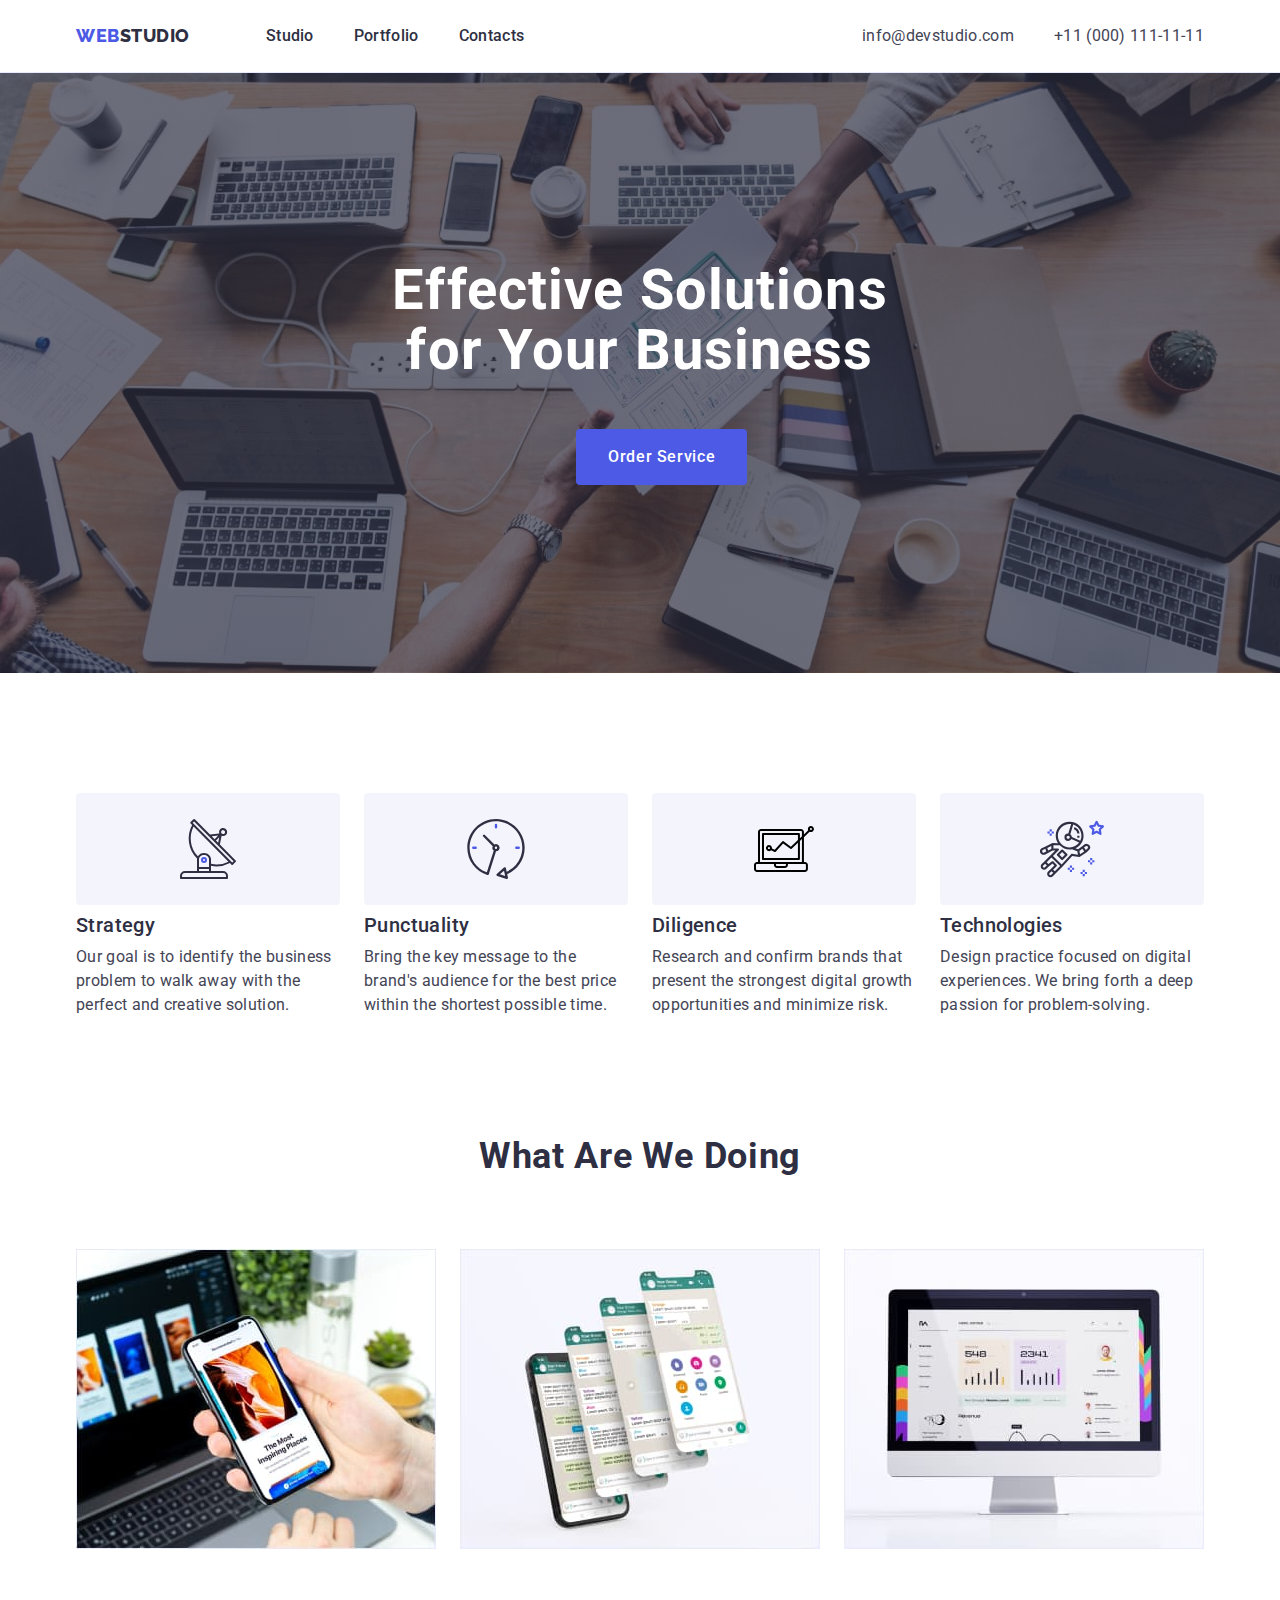
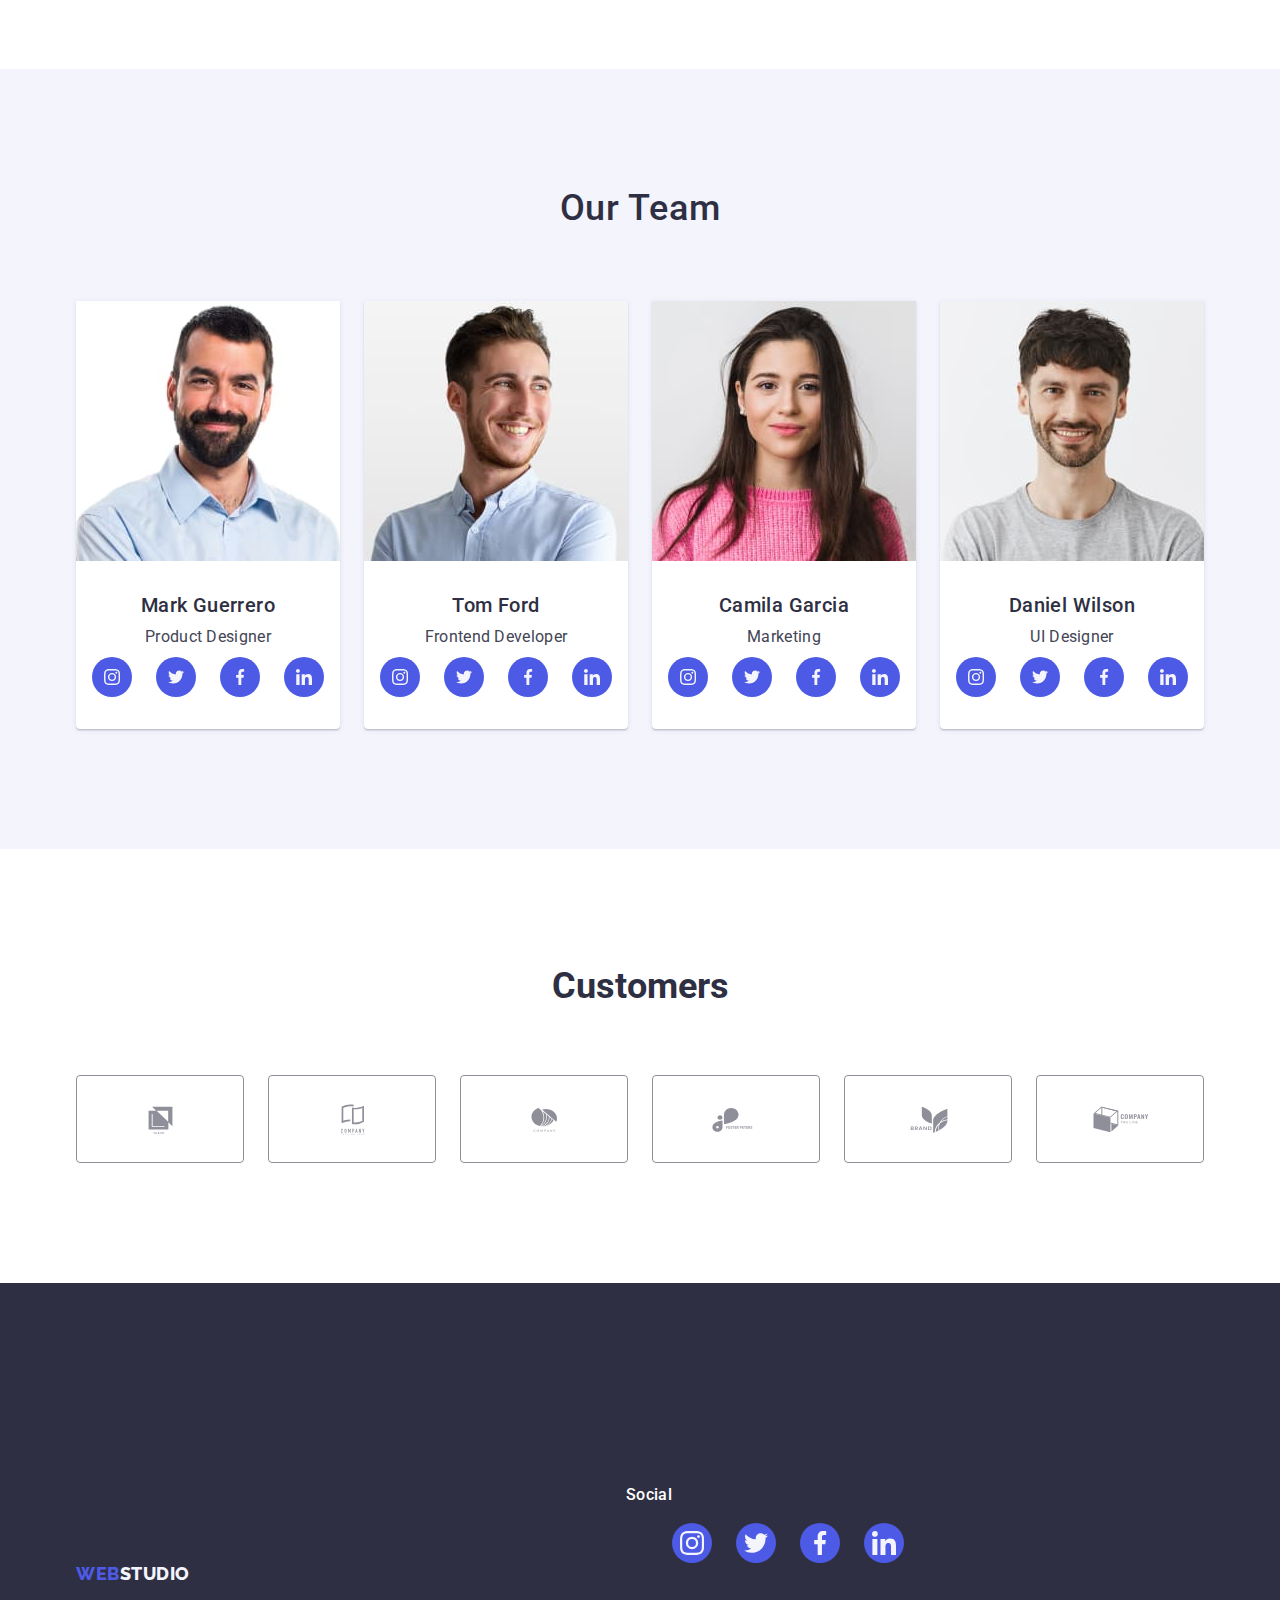
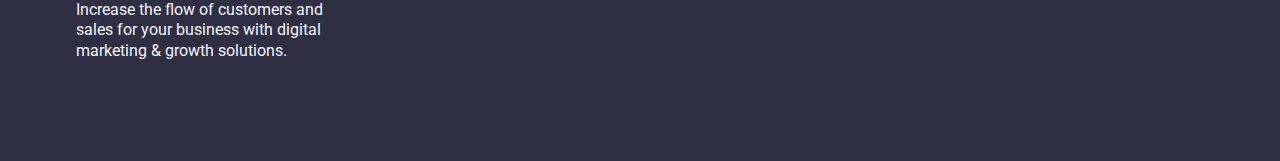
==== commit 3b47bf49: "svg-tresh" ====
--- a/index.html
+++ b/index.html
@@ -326,41 +326,43 @@
 
     <footer class="footer-list">
         <div class="container">
-            <h2 class="social-item">Social</h2>
-            <ul class="list footer-social">
-                <li>
-                    <a class="social-link-footer" href="">
-                        <svg width="24" height="24">
-                            <use href="./images/icon/Social/svg-sprite.svg#icon-instagram-2">
-                            </use>
-                        </svg>
-                    </a>
-                </li>
-                <li>
-                    <a class="social-link-footer" href="">
-                        <svg width="24" height="24">
-                            <use href="./images/icon/Social/svg-sprite.svg#icon-twitter-1">
-                            </use>
-                        </svg>
-                    </a>
-                </li>
-                <li>
-                    <a class="social-link-footer" href="">
-                        <svg width="24" height="24">
-                            <use href="./images/icon/Social/svg-sprite.svg#icon-facebook-1">
-                            </use>
-                        </svg>
-                    </a>
-                </li>
-                <li>
-                    <a class="social-link-footer" href="">
-                        <svg width="24" height="24">
-                            <use href="./images/icon/Social/svg-sprite.svg#icon-linkedin-1">
-                            </use>
-                        </svg>
-                    </a>
-                </li>
-            </ul>
+            <div class="social-container">
+                <h2 class="social-item">Social</h2>
+                <ul class="list footer-social">
+                    <li>
+                        <a class="social-link-footer" href="">
+                            <svg width="24" height="24">
+                                <use href="./images/icon/Social/svg-sprite.svg#icon-instagram-2">
+                                </use>
+                            </svg>
+                        </a>
+                    </li>
+                    <li>
+                        <a class="social-link-footer" href="">
+                            <svg width="24" height="24">
+                                <use href="./images/icon/Social/svg-sprite.svg#icon-twitter-1">
+                                </use>
+                            </svg>
+                        </a>
+                    </li>
+                    <li>
+                        <a class="social-link-footer" href="">
+                            <svg width="24" height="24">
+                                <use href="./images/icon/Social/svg-sprite.svg#icon-facebook-1">
+                                </use>
+                            </svg>
+                        </a>
+                    </li>
+                    <li>
+                        <a class="social-link-footer" href="">
+                            <svg width="24" height="24">
+                                <use href="./images/icon/Social/svg-sprite.svg#icon-linkedin-1">
+                                </use>
+                            </svg>
+                        </a>
+                    </li>
+                </ul>
+            </div>
             <a class="link web-color logo" href="./index.html">Web<span class="link studio-color-item">Studio</span></a>
             <p class="footer-content">Increase the flow of customers and sales for your business with digital
                 marketing
--- a/css/styles.css
+++ b/css/styles.css
@@ -213,13 +213,13 @@
 
 
 .hero-item {
+    text-align: center;
+    padding: 188px 0 188px;
     background-color: var(--navy-blue);
-    text-align: center;
-    padding: 188px 0 188px;
-
-    background-image: linear-gradient(46, 47, 66, 07), url(/images/Hero/people-office\ 1.jpg);
+    background-image: linear-gradient(to right, rgba(46, 47, 66, 0.7), rgba(46, 47, 66, 0.7)), url(../images/Hero/people-office.jpg);
     max-width: 1440px;
-    margin: auto;
+    background-repeat: no-repeat;
+    margin: 0 auto;
     background-size: cover;
     background-position: center;
 
@@ -473,37 +473,43 @@
     height: 88px;
     border: 1px solid;
     border-color: var(--light-slate);
+    fill: var(--light-slate);
     margin-bottom: 120px;
     border-radius: 4px;
 }
 
+.icon-company:hover,
+.icon-company:focus {
+    border-color: var(--ocean);
+    fill: var(--ocean);
+}
+
+.icon-company:hover svg {}
 
 /* Footer */
 
 .social-item {
-    display: flex;
-    justify-content: center;
+
     font-weight: 500;
     font-size: 16px;
     line-height: 24px;
     letter-spacing: 0.02em;
     color: var(--white);
+    margin-bottom: 16px;
     margin-top: 100px;
-    margin-left: 540px;
-    margin-bottom: 16px;
-
-
-
-
+    margin-left: 250px;
+}
+
+.social-container {
+    display: flex;
+    justify-content: center;
 }
 
 .footer-social {
     display: flex;
+    gap: 24px;
     justify-content: center;
-    align-items: center;
-    gap: 24px;
-    margin-left: 540px;
-
+    margin-top: 140px;
 
 }
 
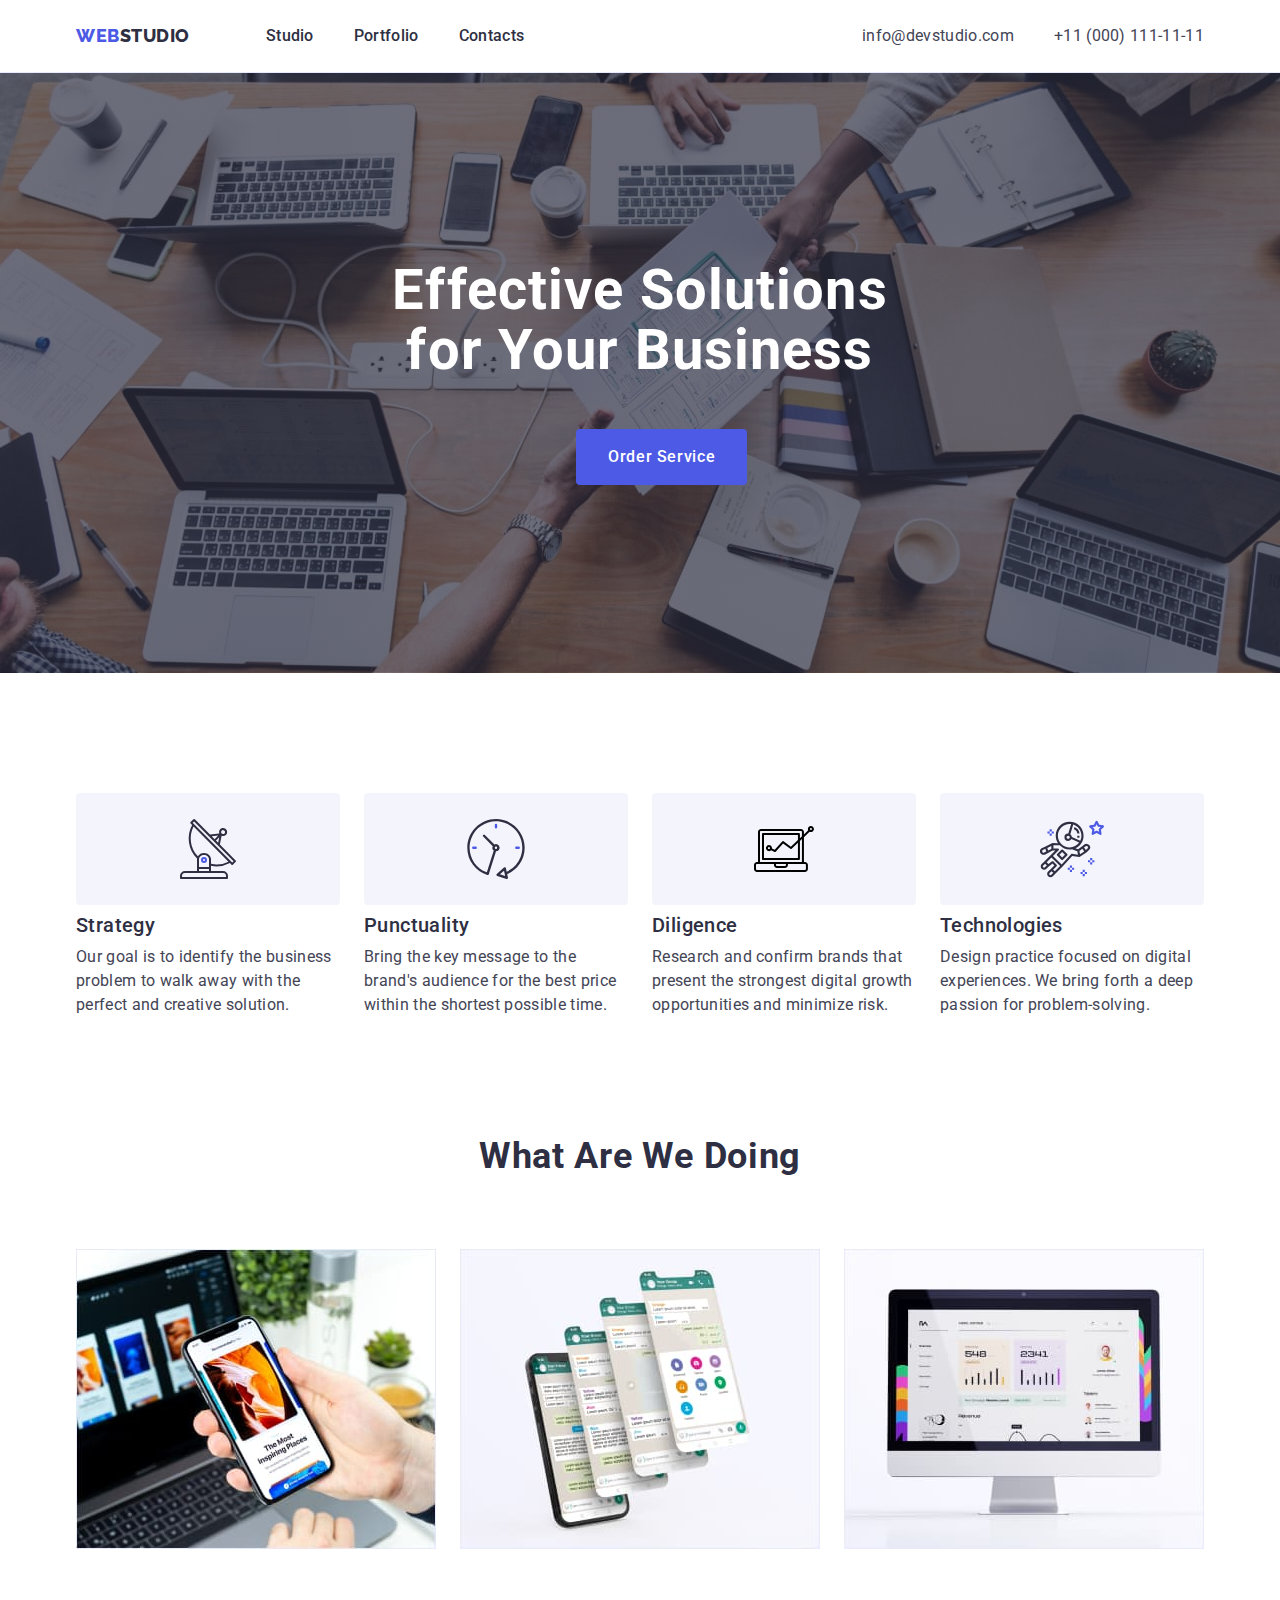
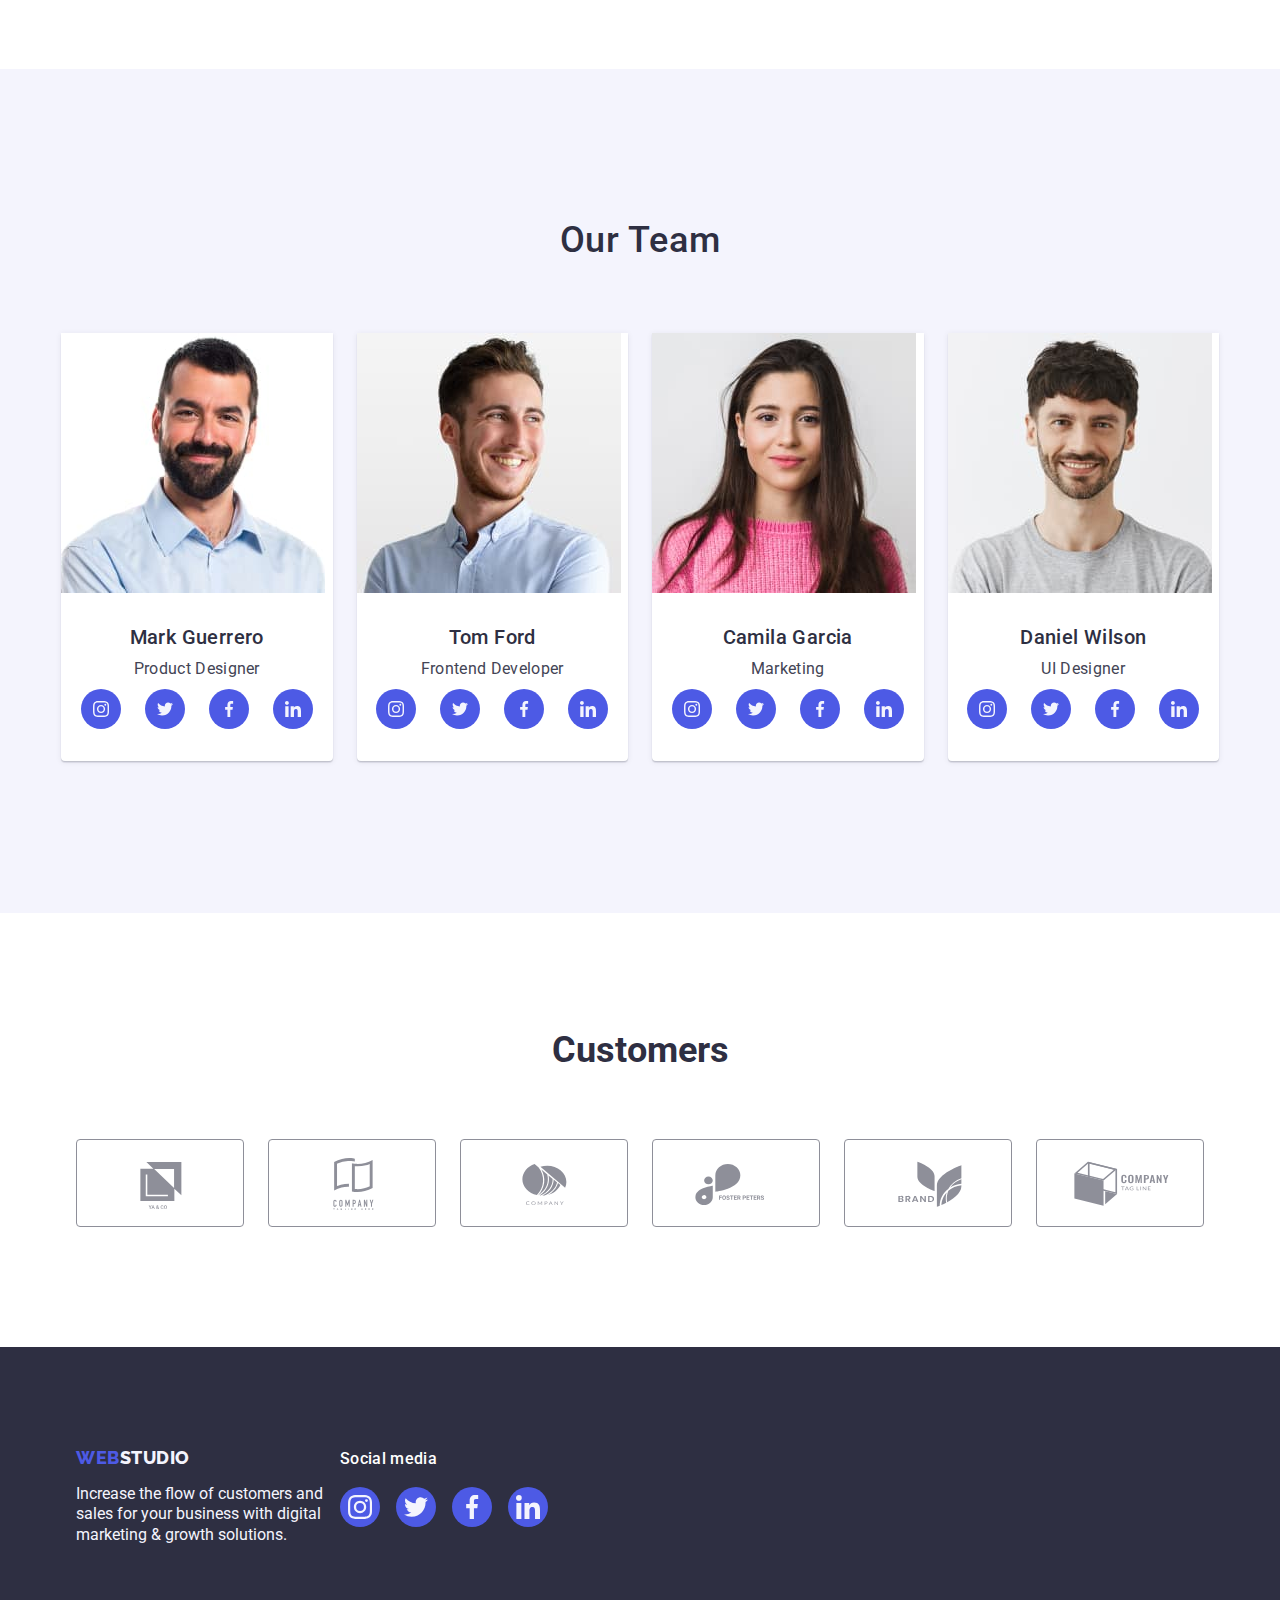
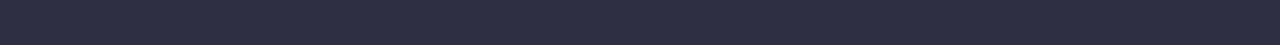
==== commit c164829c: "svg-tresh-fixed" ====
--- a/index.html
+++ b/index.html
@@ -42,25 +42,25 @@
         </div>
     </header>
     <main>
-        <!-- hero section -->
+        <!--1 hero section -->
         <section class="hero-item">
             <div class="container">
                 <h1 class="hero-title">Effective Solutions for Your Business</h1>
                 <button class="hero-button" type="button"> Order Service</button>
             </div>
         </section>
-        <!-- Principles -->
+        <!--2 Principles -->
 
         <section class="principles">
             <div class="container">
                 <h2 class="title visualli-hidden">Our principles</h2>
                 <ul class="list princ-list">
                     <li class="set-principle">
-                        <ul>
-                            <li class="icon"><svg width="60" height="64">
-                                    <use href="./images/icon/svg-sprite2.svg#icon-antenna"></use>
-                                </svg></li>
-                        </ul>
+
+                        <div class="icon"><svg width="60" height="64">
+                                <use href="./images/icon/icons.svg#icon-antenna"></use>
+                            </svg></div>
+
 
                         <h3 class="principles-item">Strategy</h3>
                         <p class="principles-list">Our goal is to identify the business
@@ -68,11 +68,11 @@
 
                     </li>
                     <li class="set-principle">
-                        <ul>
-                            <li class="icon"><svg width="60" height="64">
-                                    <use href="./images/icon/svg-sprite2.svg#icon-clock"></use>
-                                </svg></li>
-                        </ul>
+
+                        <div class="icon"><svg width="60" height="64">
+                                <use href="./images/icon/icons.svg#icon-clock"></use>
+                            </svg></div>
+
 
                         <h3 class="principles-item">Punctuality</h3>
                         <p class="principles-list">Bring the key message to the brand's audience for the best price
@@ -81,11 +81,11 @@
                             time.</p>
                     </li>
                     <li class="set-principle">
-                        <ul>
-                            <li class="icon"><svg width="60" height="64">
-                                    <use href="./images/icon/svg-sprite2.svg#icon-Vector"></use>
-                                </svg></li>
-                        </ul>
+
+                        <div class="icon"><svg width="60" height="64">
+                                <use href="./images/icon/icons.svg#icon-Vector"></use>
+                            </svg></div>
+
 
                         <h3 class="principles-item">Diligence</h3>
                         <p class="principles-list">Research and confirm brands that present the strongest digital growth
@@ -93,11 +93,11 @@
                             risk.</p>
                     </li>
                     <li class="set-principle">
-                        <ul>
-                            <li class="icon"><svg width="65" height="64">
-                                    <use href="./images/icon/svg-sprite2.svg#icon-astronaut"></use>
-                                </svg></li>
-                        </ul>
+
+                        <div class="icon"><svg width="65" height="64">
+                                <use href="./images/icon/icons.svg#icon-astronaut"></use>
+                            </svg></div>
+
 
                         <h3 class="principles-item">Technologies</h3>
                         <p class="principles-list">Design practice focused on digital experiences. We bring forth a deep
@@ -108,7 +108,7 @@
                 </ul>
             </div>
         </section>
-        <!-- Our work -->
+        <!--3 Our work -->
         <section class="our-work">
             <div class="container">
                 <h2 class="work-item">What are we doing</h2>
@@ -119,7 +119,7 @@
                 </ul>
             </div>
         </section>
-        <!-- Team -->
+        <!--4 Team -->
         <section class="team">
             <div class="container team-wrapper">
                 <h2 class="team-item">Our Team</h2>
@@ -130,33 +130,33 @@
                             <h3 class="people-names">Mark Guerrero</h3>
                             <p class="team-position">Product Designer</p>
                             <ul class="social list">
-                                <li>
-                                    <a class="social-link" href="">
-                                        <svg width="16" height="16">
+                                <li class="social-list">
+                                    <a class="social-link" href="">
+                                        <svg class="social-team-svg" width="16" height="16">
                                             <use href="./images/icon/Social/svg-sprite.svg#icon-instagram-2">
                                             </use>
                                         </svg>
                                     </a>
                                 </li>
-                                <li>
-                                    <a class="social-link" href="">
-                                        <svg width="16" height="16">
+                                <li class="social-list">
+                                    <a class="social-link" href="">
+                                        <svg class="social-team-svg" width="16" height="16">
                                             <use href="./images/icon/Social/svg-sprite.svg#icon-twitter-1">
                                             </use>
                                         </svg>
                                     </a>
                                 </li>
-                                <li>
-                                    <a class="social-link" href="">
-                                        <svg width="16" height="16">
+                                <li class="social-list">
+                                    <a class="social-link" href="">
+                                        <svg class="social-team-svg" width="16" height="16">
                                             <use href="./images/icon/Social/svg-sprite.svg#icon-facebook-1">
                                             </use>
                                         </svg>
                                     </a>
                                 </li>
-                                <li>
-                                    <a class="social-link" href="">
-                                        <svg width="16" height="16">
+                                <li class="social-list">
+                                    <a class="social-link" href="">
+                                        <svg class="social-team-svg" width="16" height="16">
                                             <use href="./images/icon/Social/svg-sprite.svg#icon-linkedin-1">
                                             </use>
                                         </svg>
@@ -292,30 +292,48 @@
             </div>
         </section>
 
-        <!-- Company -->
+        <!--5 Company -->
         <section class="company">
             <div class="container company-list">
                 <h2 class="our-customers">Customers</h2>
                 <div>
                     <ul class="list title-company">
-                        <li class="icon-company"><svg width="60" height="64">
-                                <use class="icon-hover" href="./images/icon/svg-sprite2.svg#icon-yaco"></use>
-                            </svg></li>
-                        <li class="icon-company"><svg width="60" height="64">
-                                <use href="./images/icon/svg-sprite2.svg#icon-tagline-here"></use>
-                            </svg></li>
-                        <li class="icon-company"><svg width="60" height="64">
-                                <use href="./images/icon/svg-sprite2.svg#icon-Logo-company"></use>
-                            </svg></li>
-                        <li class="icon-company"><svg width="60" height="64">
-                                <use href="./images/icon/svg-sprite2.svg#icon-foster-peters"></use>
-                            </svg></li>
-                        <li class="icon-company"><svg width="60" height="64">
-                                <use href="./images/icon/svg-sprite2.svg#icon-brand"></use>
-                            </svg></li>
-                        <li class="icon-company"><svg width="60" height="64">
-                                <use href="./images/icon/svg-sprite2.svg#icon-tagline-company"></use>
-                            </svg></li>
+                        <li class="icon-company"><a class="icon-link" href=""><svg class="icon-svg-company" width="104"
+                                    height="56">
+                                    <use class="icon-hover" href="./images/icon/icons.svg#icon-yaco"></use>
+                                </svg>
+                            </a>
+                        </li>
+                        <li class="icon-company"><a class="icon-link" href=""><svg class="icon-svg-company" width="104"
+                                    height="56">
+                                    <use href="./images/icon/icons.svg#icon-tagline-here"></use>
+                                </svg>
+                            </a>
+                        </li>
+                        <li class="icon-company"><a class="icon-link" href=""><svg class="icon-svg-company" width="104"
+                                    height="56">
+                                    <use href="./images/icon/icons.svg#icon-Logo-company"></use>
+                                </svg>
+                            </a>
+                        </li>
+                        <li class="icon-company"><a class="icon-link" href=""><svg class="icon-svg-company" width="104"
+                                    height="56">
+                                    <use href="./images/icon/icons.svg#icon-foster-peters"></use>
+                                </svg>
+                            </a>
+                        </li>
+                        <li class="icon-company"><a class="icon-link" href=""><svg class="icon-svg-company" width="104"
+                                    height="56">
+                                    <use href="./images/icon/icons.svg#icon-brand"></use>
+                                </svg>
+                            </a>
+                        </li>
+                        <li class="icon-company"><a class="icon-link" href=""><svg class="icon-svg-company" width="104"
+                                    height="56">
+                                    <use href="./images/icon/icons.svg#icon-tagline-company"></use>
+                                </svg>
+                            </a>
+                        </li>
                     </ul>
                 </div>
             </div>
@@ -325,37 +343,45 @@
 
 
     <footer class="footer-list">
-        <div class="container">
+        <div class="container oll-footer">
+            <div class="logo-container">
+                <a class="link web-color logo" href="./index.html">Web<span
+                        class="link studio-color-item">Studio</span></a>
+                <p class="footer-content">Increase the flow of customers and sales for your business with digital
+                    marketing
+                    &
+                    growth solutions.</p>
+            </div>
             <div class="social-container">
-                <h2 class="social-item">Social</h2>
+                <p class="social-item">Social media</p>
                 <ul class="list footer-social">
-                    <li>
+                    <li class="footer-social-item">
                         <a class="social-link-footer" href="">
-                            <svg width="24" height="24">
+                            <svg class="footer-social-svg" width="24" height="24">
                                 <use href="./images/icon/Social/svg-sprite.svg#icon-instagram-2">
                                 </use>
                             </svg>
                         </a>
                     </li>
-                    <li>
+                    <li class="footer-social-item">
                         <a class="social-link-footer" href="">
-                            <svg width="24" height="24">
+                            <svg class="footer-social-svg" width="24" height="24">
                                 <use href="./images/icon/Social/svg-sprite.svg#icon-twitter-1">
                                 </use>
                             </svg>
                         </a>
                     </li>
-                    <li>
+                    <li class="footer-social-item">
                         <a class="social-link-footer" href="">
-                            <svg width="24" height="24">
+                            <svg class="footer-social-svg" width="24" height="24">
                                 <use href="./images/icon/Social/svg-sprite.svg#icon-facebook-1">
                                 </use>
                             </svg>
                         </a>
                     </li>
-                    <li>
+                    <li class="footer-social-item">
                         <a class="social-link-footer" href="">
-                            <svg width="24" height="24">
+                            <svg class="footer-social-svg" width="24" height="24">
                                 <use href="./images/icon/Social/svg-sprite.svg#icon-linkedin-1">
                                 </use>
                             </svg>
@@ -363,11 +389,9 @@
                     </li>
                 </ul>
             </div>
-            <a class="link web-color logo" href="./index.html">Web<span class="link studio-color-item">Studio</span></a>
-            <p class="footer-content">Increase the flow of customers and sales for your business with digital
-                marketing
-                &
-                growth solutions.</p>
+
+
+
 
         </div>
     </footer>
--- a/css/styles.css
+++ b/css/styles.css
@@ -62,7 +62,7 @@
 /* headder */
 .border-bottom {
     border-bottom: 1px solid var(--cornflower);
-
+    box-shadow: 0px 2px 1px rgba(46, 47, 66, 0.08), 0px 1px 1px rgba(46, 47, 66, 0.16), 0px 1px 6px rgba(46, 47, 66, 0.08);
 }
 
 
@@ -216,7 +216,7 @@
     text-align: center;
     padding: 188px 0 188px;
     background-color: var(--navy-blue);
-    background-image: linear-gradient(to right, rgba(46, 47, 66, 0.7), rgba(46, 47, 66, 0.7)), url(../images/Hero/people-office.jpg);
+    background-image: linear-gradient(rgba(46, 47, 66, 0.7), rgba(46, 47, 66, 0.7)), url(../images/Hero/people-office.jpg);
     max-width: 1440px;
     background-repeat: no-repeat;
     margin: 0 auto;
@@ -358,8 +358,14 @@
 
 /*  Team*/
 
+.team-wrapper {
+    padding: 32px 0;
+}
+
+
 .social {
     display: flex;
+    justify-content: center;
     gap: 24px;
     padding-top: 8px;
 
@@ -379,12 +385,14 @@
     height: 40px;
     border-radius: 50%;
     background-color: var(--iris);
-
-
-
-}
-
-.social-link:hover {
+}
+
+.social-team-svg {
+    fill: var(--cloud);
+}
+
+.social-link:hover,
+.social-link:focus {
     background-color: var(--ocean);
 }
 
@@ -443,20 +451,24 @@
 
 
 
-/* Customers */
+/* Company */
+
+.company {
+    padding-top: 120px;
+    padding-bottom: 120px;
+}
 
 .our-customers {
     text-align: center;
     Font-family: Roboto;
     font-size: Bold;
     font-size: 36px;
-    Line-height: 40px;
+    line-height: 1.1;
     Line-height: 95%;
     Vertical-align: Top;
     Letter-spacing: 2%;
     color: var(--navy-blue);
-    margin-top: 120px;
-    padding-bottom: 72px;
+    margin-bottom: 72px;
 }
 
 .title-company {
@@ -469,48 +481,66 @@
     display: flex;
     justify-content: center;
     align-items: center;
-    width: 168px;
+    width: calc((100% - 120px) / 6);
     height: 88px;
+}
+
+.icon-link {
+    display: flex;
+    justify-content: center;
+    align-items: center;
+    width: 100%;
+    height: 100%;
     border: 1px solid;
     border-color: var(--light-slate);
-    fill: var(--light-slate);
-    margin-bottom: 120px;
+    color: var(--light-slate);
     border-radius: 4px;
 }
 
-.icon-company:hover,
-.icon-company:focus {
+.icon-svg-company {
+    fill: currentColor;
+}
+
+.icon-link:hover,
+.icon-link:focus {
     border-color: var(--ocean);
-    fill: var(--ocean);
-}
-
-.icon-company:hover svg {}
+    color: var(--ocean);
+}
+
+
 
 /* Footer */
+
+.oll-footer {
+    display: flex;
+    align-items: baseline;
+}
+
+.logo-container {
+    gap: 120px;
+}
 
 .social-item {
 
     font-weight: 500;
     font-size: 16px;
-    line-height: 24px;
+    line-height: 1.5;
     letter-spacing: 0.02em;
     color: var(--white);
     margin-bottom: 16px;
-    margin-top: 100px;
-    margin-left: 250px;
-}
-
-.social-container {
-    display: flex;
-    justify-content: center;
-}
+}
+
+
+
 
 .footer-social {
     display: flex;
-    gap: 24px;
-    justify-content: center;
-    margin-top: 140px;
-
+    gap: 16px;
+}
+
+.footer-social-item {
+    width: 40px;
+    height: 40px;
 }
 
 .social-link-footer {
@@ -518,11 +548,16 @@
     justify-content: center;
     align-items: center;
     background-color: var(--iris);
-    width: 40px;
-    height: 40px;
+    width: 100%;
+    height: 100%;
     border-radius: 50%;
 
 }
+
+.footer-social-svg {
+    fill: var(--cloud);
+}
+
 
 .social-link-footer:hover,
 .social-link-footer:focus {
@@ -655,8 +690,12 @@
 
 }
 
-.set-item:hover,
-.set-item:focus {
+.link-item {
+    display: block;
+}
+
+.link-item:hover,
+.link-item:focus {
     box-shadow: 0px 1px 6px rgba(46, 47, 66, 0.08), 0px 1px 1px rgba(46, 47, 66, 0.16), 0px 2px 1px rgba(46, 47, 66, 0.08);
 }
 
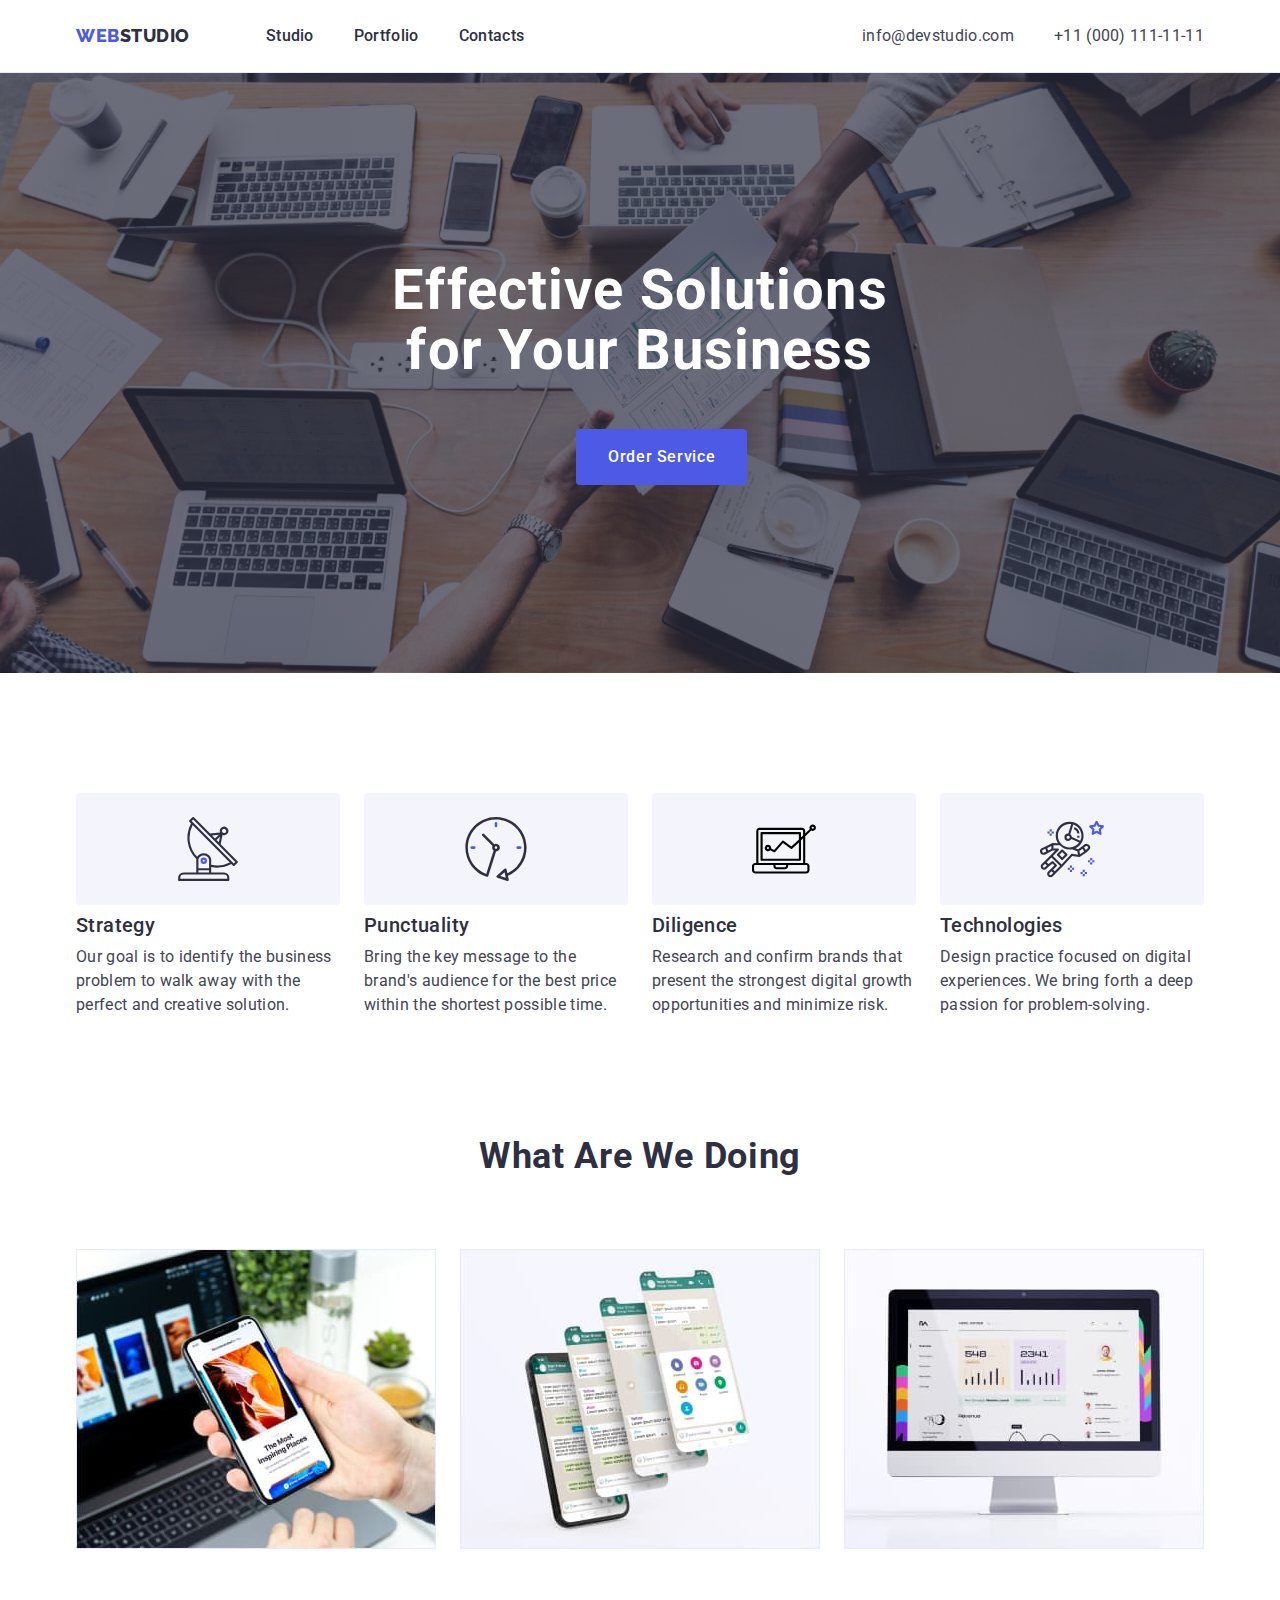
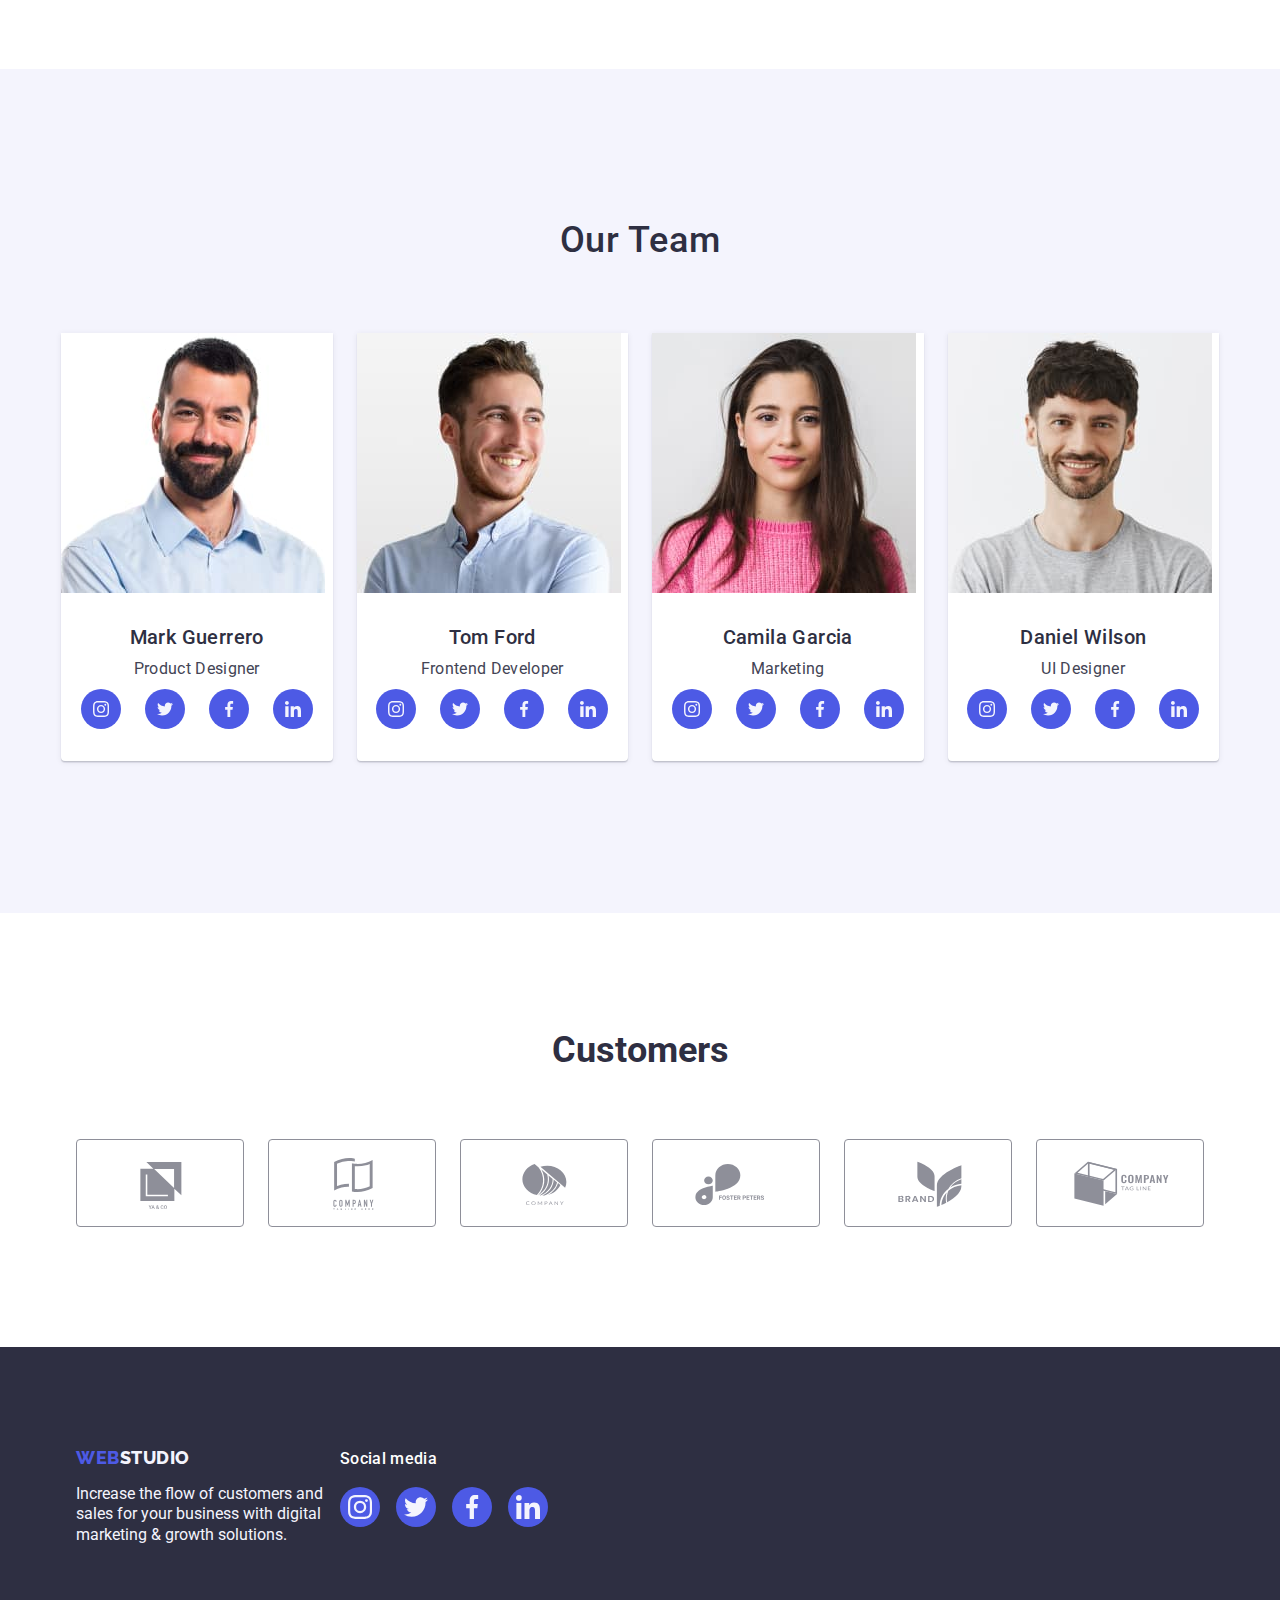
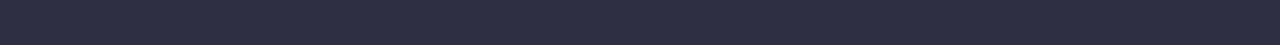
==== commit 528c7808: "svg-fixed" ====
--- a/index.html
+++ b/index.html
@@ -57,8 +57,8 @@
                 <ul class="list princ-list">
                     <li class="set-principle">
 
-                        <div class="icon"><svg width="60" height="64">
-                                <use href="./images/icon/icons.svg#icon-antenna"></use>
+                        <div class="icon"><svg width="64" height="64">
+                                <use href="./images/icons.svg#icon-antenna"></use>
                             </svg></div>
 
 
@@ -69,8 +69,8 @@
                     </li>
                     <li class="set-principle">
 
-                        <div class="icon"><svg width="60" height="64">
-                                <use href="./images/icon/icons.svg#icon-clock"></use>
+                        <div class="icon"><svg width="64" height="64">
+                                <use href="./images/icons.svg#icon-clock"></use>
                             </svg></div>
 
 
@@ -82,8 +82,8 @@
                     </li>
                     <li class="set-principle">
 
-                        <div class="icon"><svg width="60" height="64">
-                                <use href="./images/icon/icons.svg#icon-Vector"></use>
+                        <div class="icon"><svg width="64" height="64">
+                                <use href="./images/icons.svg#icon-Vector"></use>
                             </svg></div>
 
 
@@ -94,8 +94,8 @@
                     </li>
                     <li class="set-principle">
 
-                        <div class="icon"><svg width="65" height="64">
-                                <use href="./images/icon/icons.svg#icon-astronaut"></use>
+                        <div class="icon"><svg width="64" height="64">
+                                <use href="./images/icons.svg#icon-astronaut"></use>
                             </svg></div>
 
 
@@ -300,37 +300,37 @@
                     <ul class="list title-company">
                         <li class="icon-company"><a class="icon-link" href=""><svg class="icon-svg-company" width="104"
                                     height="56">
-                                    <use class="icon-hover" href="./images/icon/icons.svg#icon-yaco"></use>
-                                </svg>
-                            </a>
-                        </li>
-                        <li class="icon-company"><a class="icon-link" href=""><svg class="icon-svg-company" width="104"
-                                    height="56">
-                                    <use href="./images/icon/icons.svg#icon-tagline-here"></use>
-                                </svg>
-                            </a>
-                        </li>
-                        <li class="icon-company"><a class="icon-link" href=""><svg class="icon-svg-company" width="104"
-                                    height="56">
-                                    <use href="./images/icon/icons.svg#icon-Logo-company"></use>
-                                </svg>
-                            </a>
-                        </li>
-                        <li class="icon-company"><a class="icon-link" href=""><svg class="icon-svg-company" width="104"
-                                    height="56">
-                                    <use href="./images/icon/icons.svg#icon-foster-peters"></use>
-                                </svg>
-                            </a>
-                        </li>
-                        <li class="icon-company"><a class="icon-link" href=""><svg class="icon-svg-company" width="104"
-                                    height="56">
-                                    <use href="./images/icon/icons.svg#icon-brand"></use>
-                                </svg>
-                            </a>
-                        </li>
-                        <li class="icon-company"><a class="icon-link" href=""><svg class="icon-svg-company" width="104"
-                                    height="56">
-                                    <use href="./images/icon/icons.svg#icon-tagline-company"></use>
+                                    <use class="icon-hover" href="./images/icons.svg#icon-yaco"></use>
+                                </svg>
+                            </a>
+                        </li>
+                        <li class="icon-company"><a class="icon-link" href=""><svg class="icon-svg-company" width="104"
+                                    height="56">
+                                    <use href="./images/icons.svg#icon-tagline-here"></use>
+                                </svg>
+                            </a>
+                        </li>
+                        <li class="icon-company"><a class="icon-link" href=""><svg class="icon-svg-company" width="104"
+                                    height="56">
+                                    <use href="./images/icons.svg#icon-Logo-company"></use>
+                                </svg>
+                            </a>
+                        </li>
+                        <li class="icon-company"><a class="icon-link" href=""><svg class="icon-svg-company" width="104"
+                                    height="56">
+                                    <use href="./images/icons.svg#icon-foster-peters"></use>
+                                </svg>
+                            </a>
+                        </li>
+                        <li class="icon-company"><a class="icon-link" href=""><svg class="icon-svg-company" width="104"
+                                    height="56">
+                                    <use href="./images/icons.svg#icon-brand"></use>
+                                </svg>
+                            </a>
+                        </li>
+                        <li class="icon-company"><a class="icon-link" href=""><svg class="icon-svg-company" width="104"
+                                    height="56">
+                                    <use href="./images/icons.svg#icon-tagline-company"></use>
                                 </svg>
                             </a>
                         </li>
--- a/css/styles.css
+++ b/css/styles.css
@@ -445,7 +445,7 @@
 }
 
 .tem-cards {
-    padding: 32px 16px;
+    padding: 32px 0;
 
 }
 
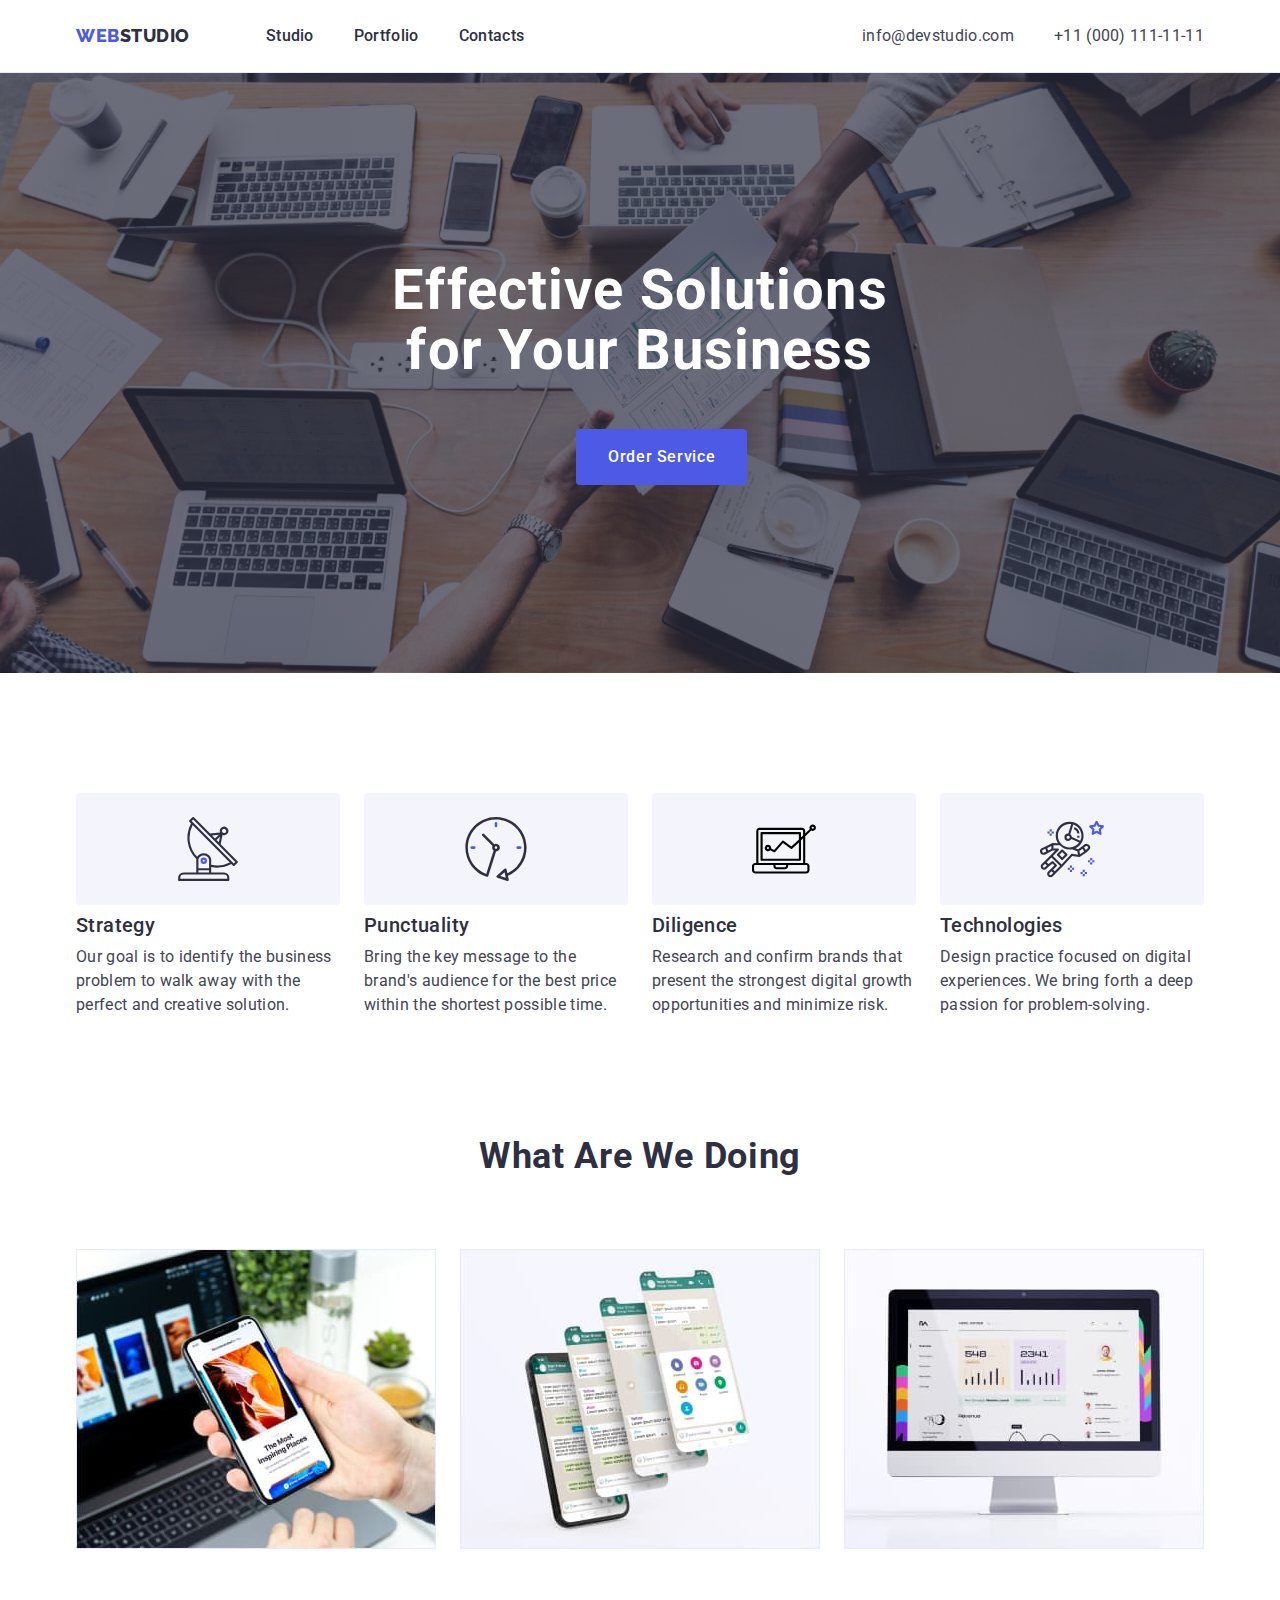
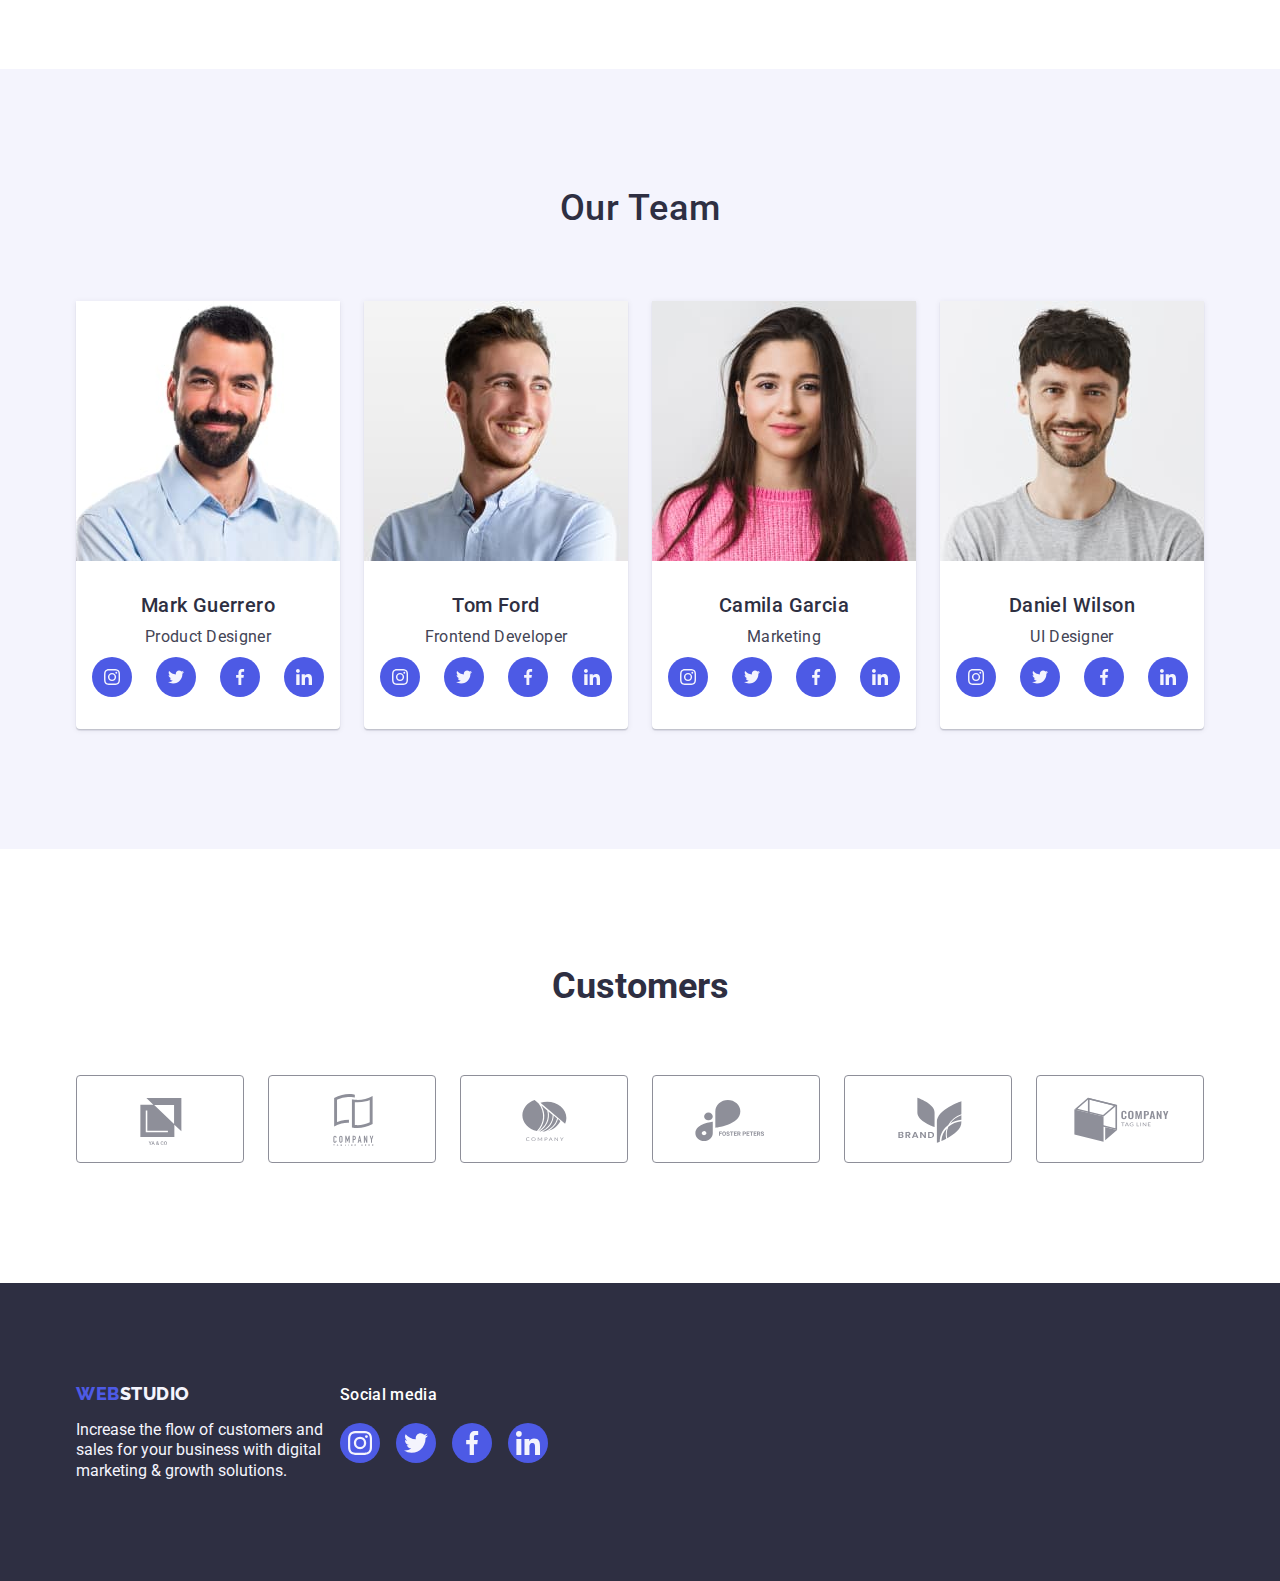
==== commit 2c7fff6d: "svg-fixed" ====
--- a/index.html
+++ b/index.html
@@ -296,46 +296,52 @@
         <section class="company">
             <div class="container company-list">
                 <h2 class="our-customers">Customers</h2>
-                <div>
-                    <ul class="list title-company">
-                        <li class="icon-company"><a class="icon-link" href=""><svg class="icon-svg-company" width="104"
-                                    height="56">
-                                    <use class="icon-hover" href="./images/icons.svg#icon-yaco"></use>
-                                </svg>
-                            </a>
-                        </li>
-                        <li class="icon-company"><a class="icon-link" href=""><svg class="icon-svg-company" width="104"
-                                    height="56">
-                                    <use href="./images/icons.svg#icon-tagline-here"></use>
-                                </svg>
-                            </a>
-                        </li>
-                        <li class="icon-company"><a class="icon-link" href=""><svg class="icon-svg-company" width="104"
-                                    height="56">
-                                    <use href="./images/icons.svg#icon-Logo-company"></use>
-                                </svg>
-                            </a>
-                        </li>
-                        <li class="icon-company"><a class="icon-link" href=""><svg class="icon-svg-company" width="104"
-                                    height="56">
-                                    <use href="./images/icons.svg#icon-foster-peters"></use>
-                                </svg>
-                            </a>
-                        </li>
-                        <li class="icon-company"><a class="icon-link" href=""><svg class="icon-svg-company" width="104"
-                                    height="56">
-                                    <use href="./images/icons.svg#icon-brand"></use>
-                                </svg>
-                            </a>
-                        </li>
-                        <li class="icon-company"><a class="icon-link" href=""><svg class="icon-svg-company" width="104"
-                                    height="56">
-                                    <use href="./images/icons.svg#icon-tagline-company"></use>
-                                </svg>
-                            </a>
-                        </li>
-                    </ul>
-                </div>
+
+                <ul class="list title-company">
+                    <li class="icon-company">
+                        <a class="icon-link" href="">
+                            <svg class="icon-svg-company" width="104" height="56">
+                                <use class="icon-hover" href="./images/icons.svg#icon-yaco"></use>
+                            </svg>
+                        </a>
+                    </li>
+                    <li class="icon-company">
+                        <a class="icon-link" href="">
+                            <svg class="icon-svg-company" width="104" height="56">
+                                <use href="./images/icons.svg#icon-tagline-here"></use>
+                            </svg>
+                        </a>
+                    </li>
+                    <li class="icon-company">
+                        <a class="icon-link" href="">
+                            <svg class="icon-svg-company" width="104" height="56">
+                                <use href="./images/icons.svg#icon-Logo-company"></use>
+                            </svg>
+                        </a>
+                    </li>
+                    <li class="icon-company">
+                        <a class="icon-link" href="">
+                            <svg class="icon-svg-company" width="104" height="56">
+                                <use href="./images/icons.svg#icon-foster-peters"></use>
+                            </svg>
+                        </a>
+                    </li>
+                    <li class="icon-company">
+                        <a class="icon-link" href="">
+                            <svg class="icon-svg-company" width="104" height="56">
+                                <use href="./images/icons.svg#icon-brand"></use>
+                            </svg>
+                        </a>
+                    </li>
+                    <li class="icon-company">
+                        <a class="icon-link" href="">
+                            <svg class="icon-svg-company" width="104" height="56">
+                                <use href="./images/icons.svg#icon-tagline-company"></use>
+                            </svg>
+                        </a>
+                    </li>
+                </ul>
+
             </div>
         </section>
     </main>
--- a/css/styles.css
+++ b/css/styles.css
@@ -358,9 +358,8 @@
 
 /*  Team*/
 
-.team-wrapper {
-    padding: 32px 0;
-}
+
+
 
 
 .social {
